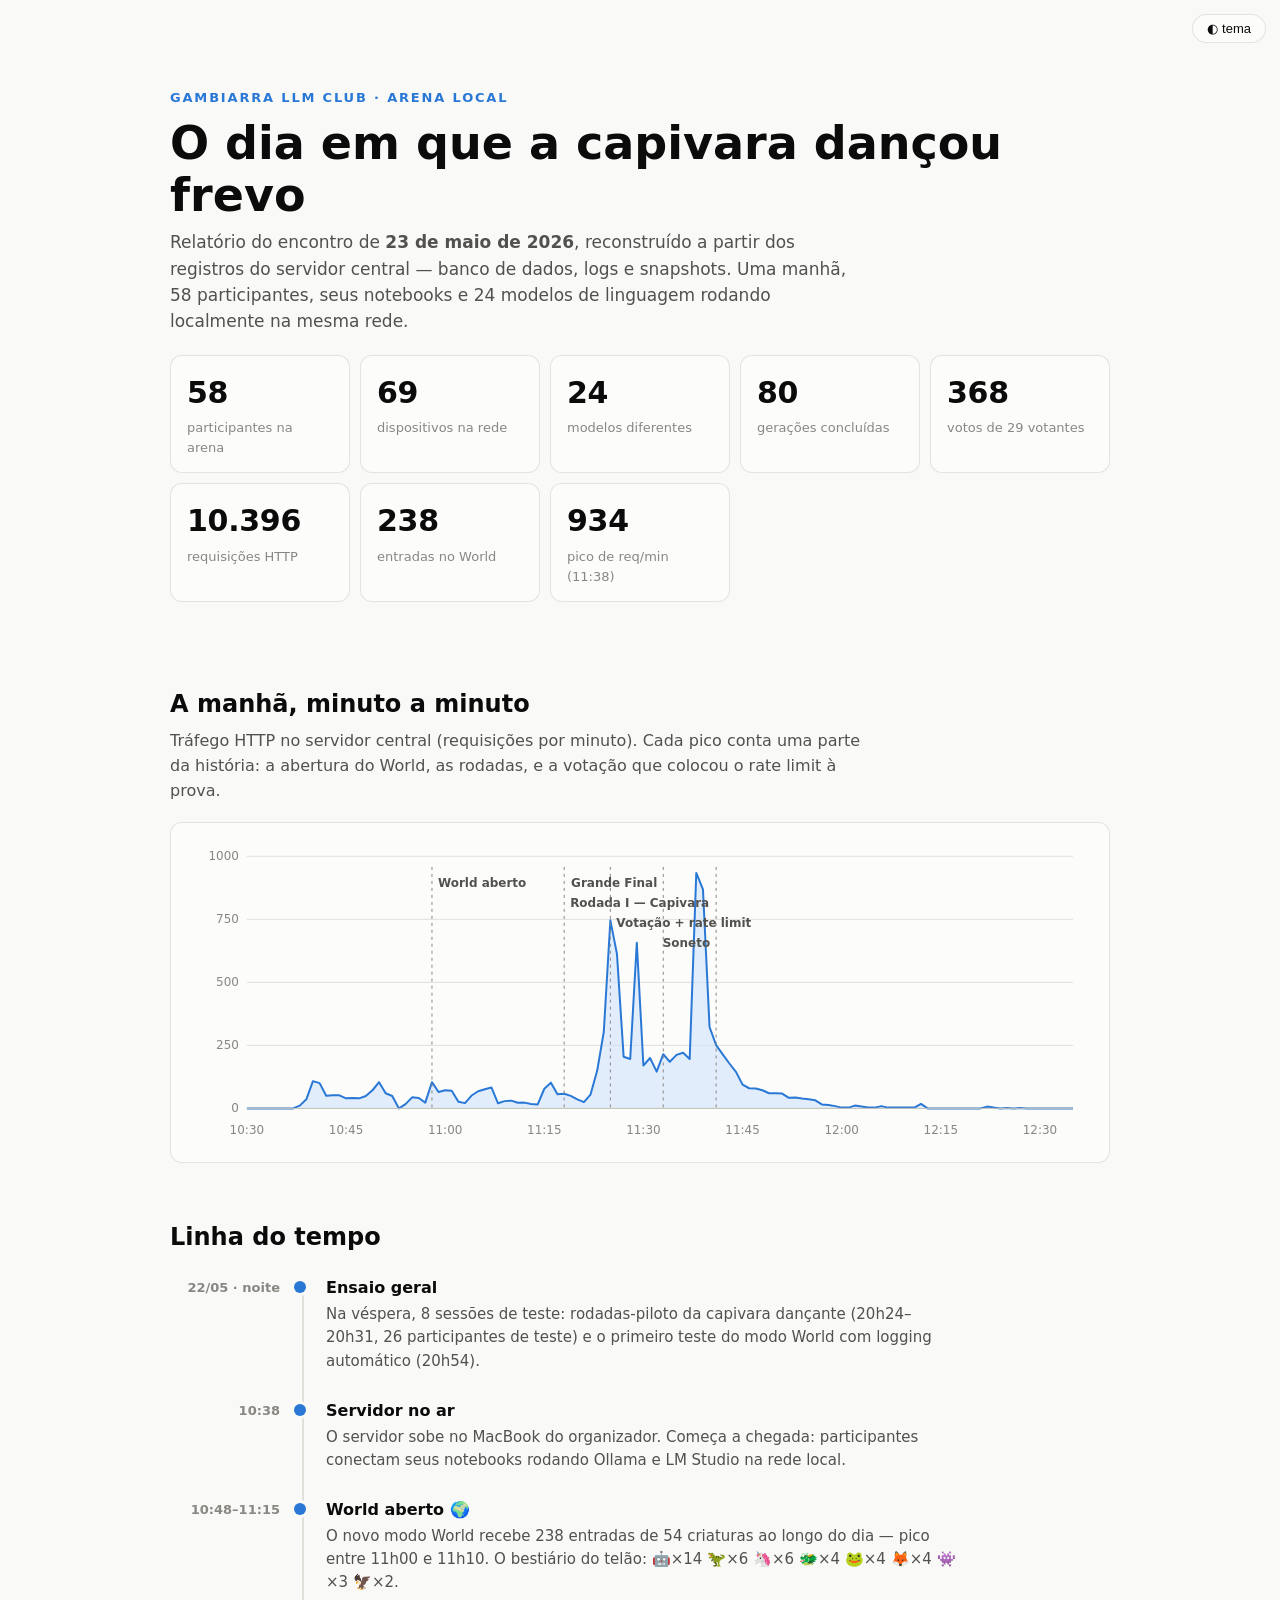
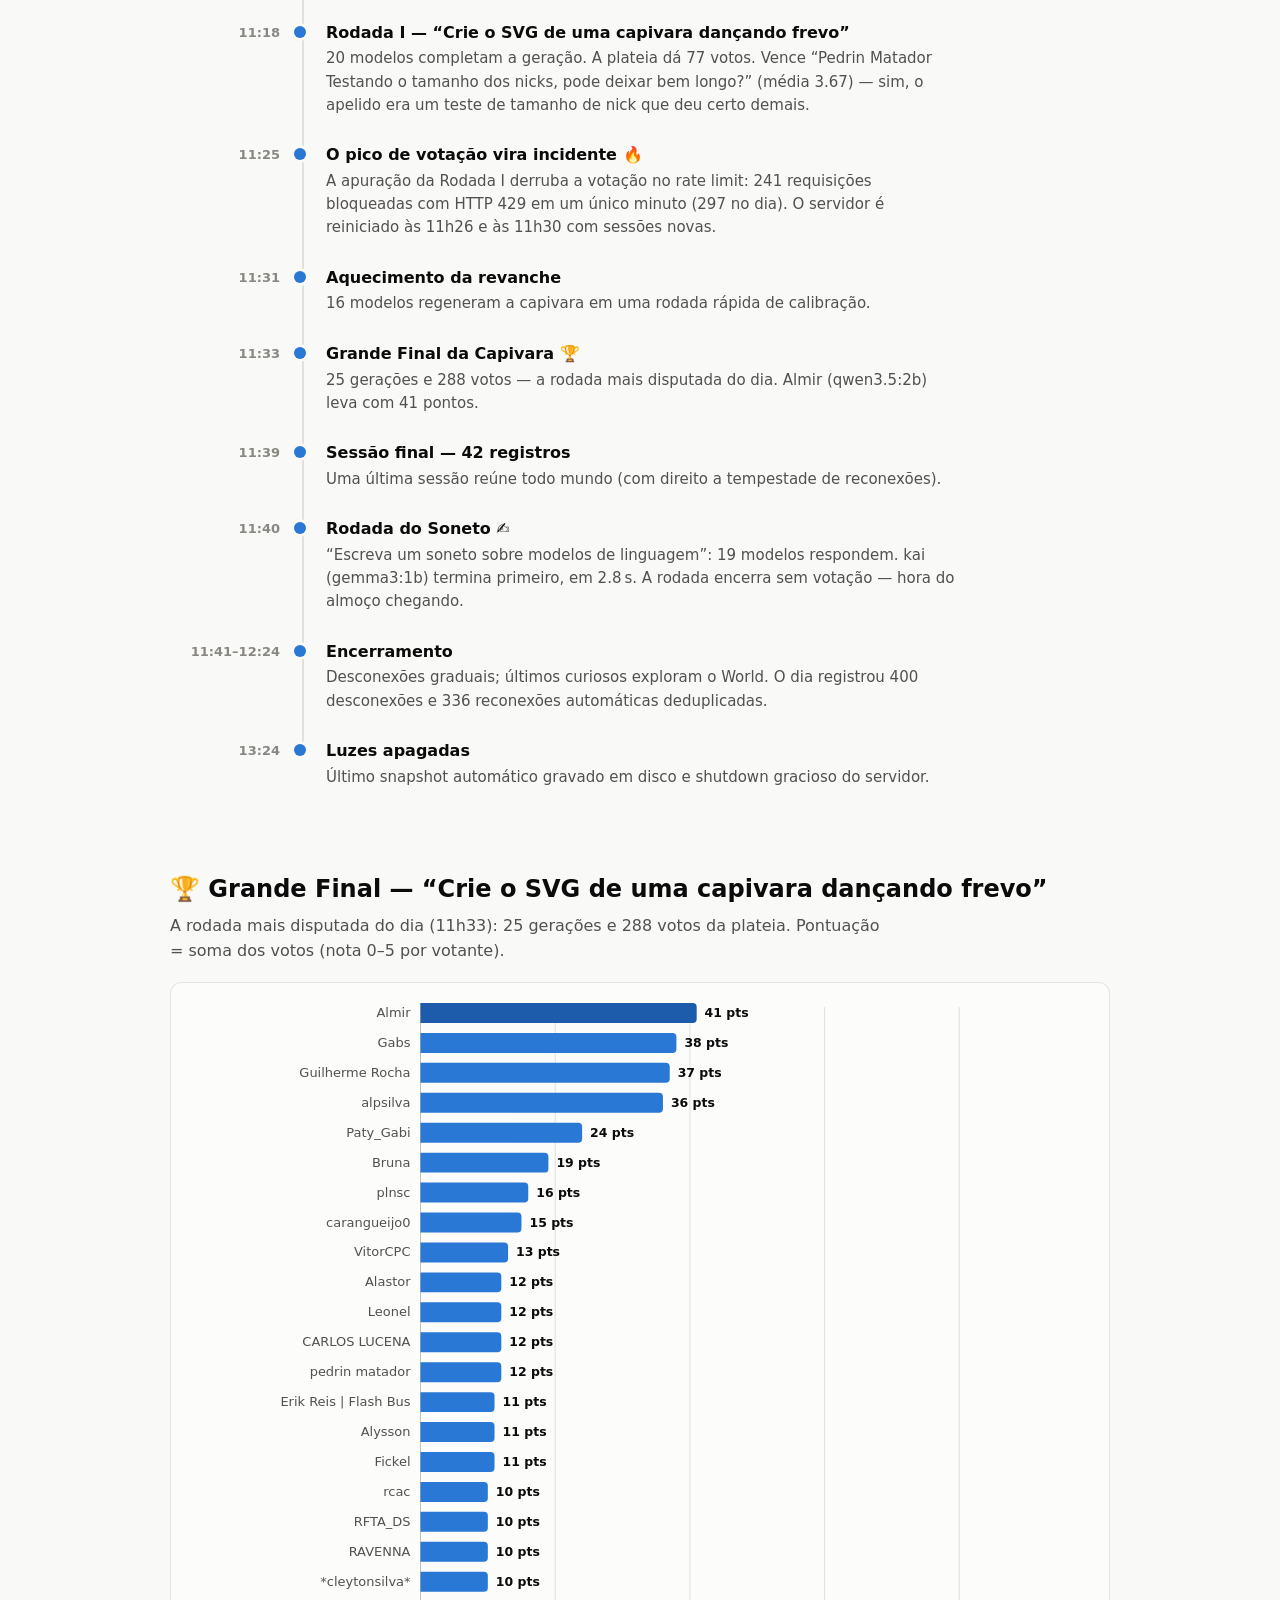
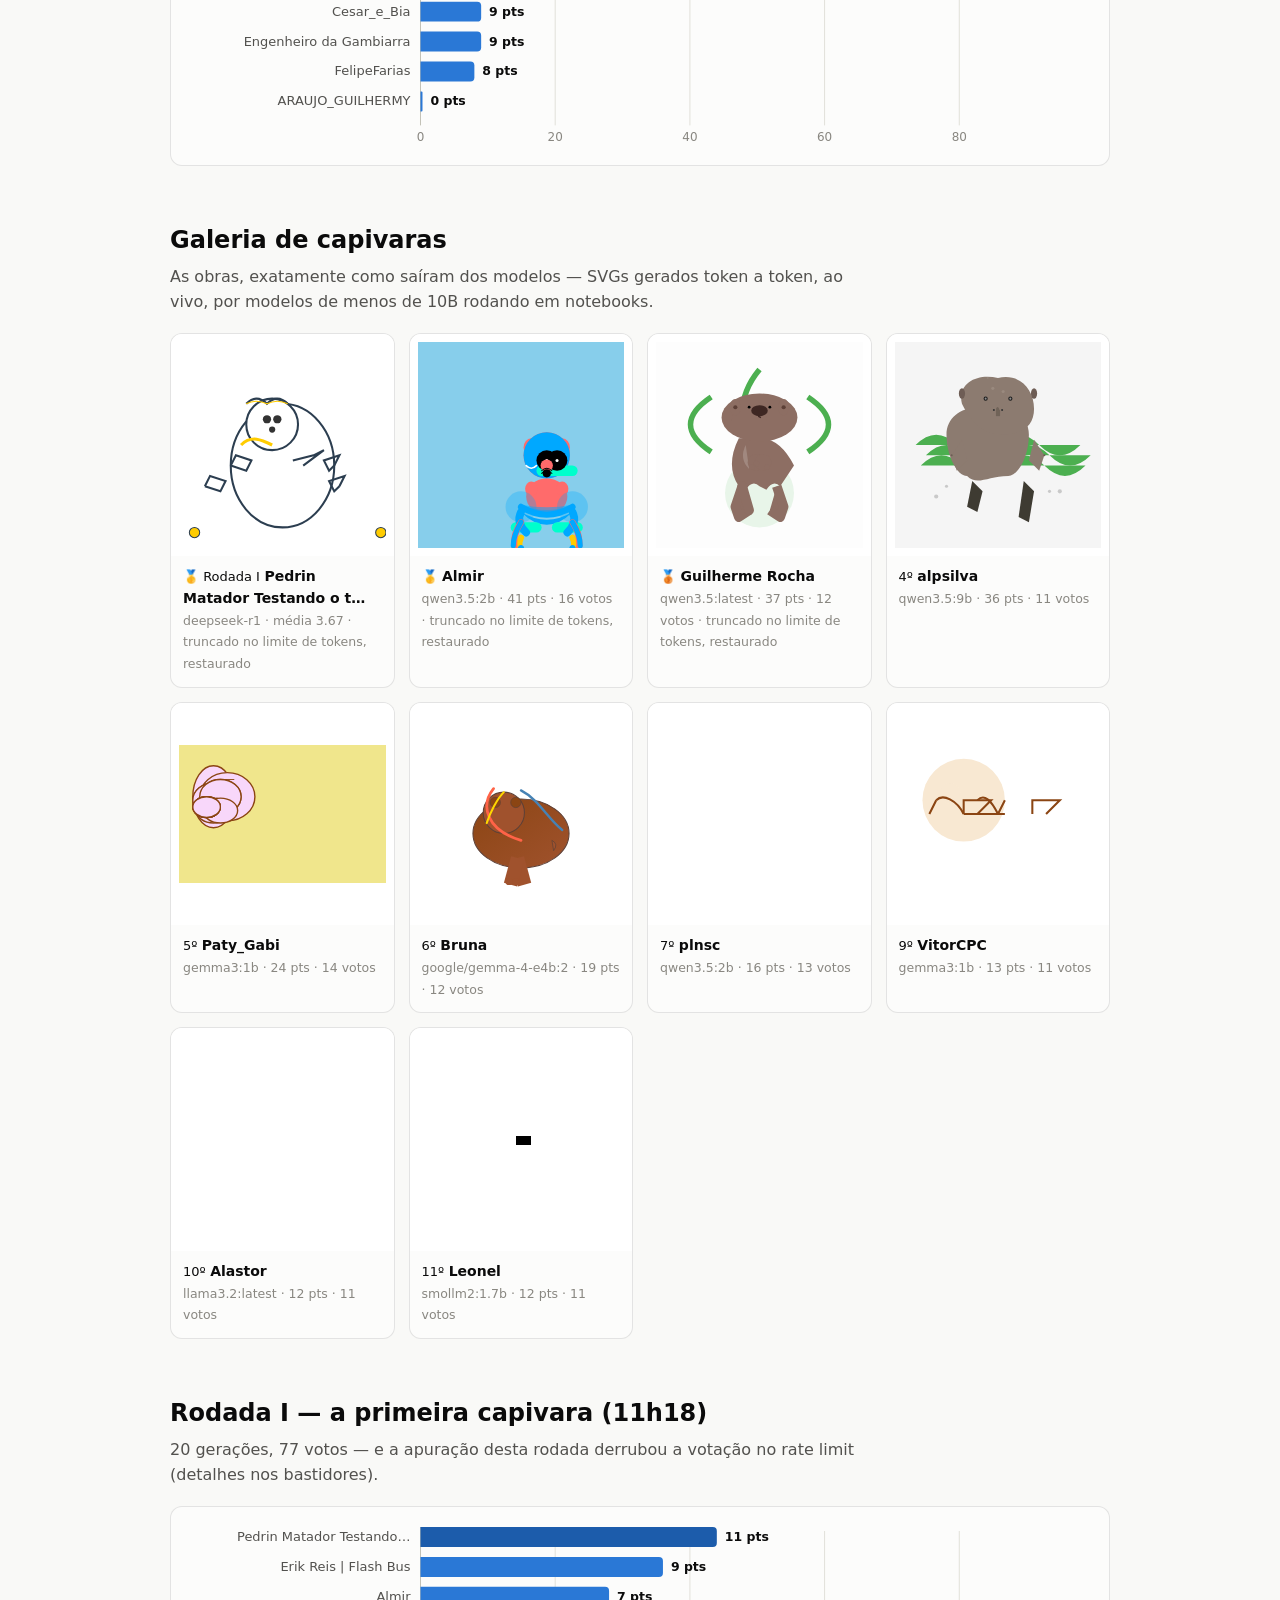
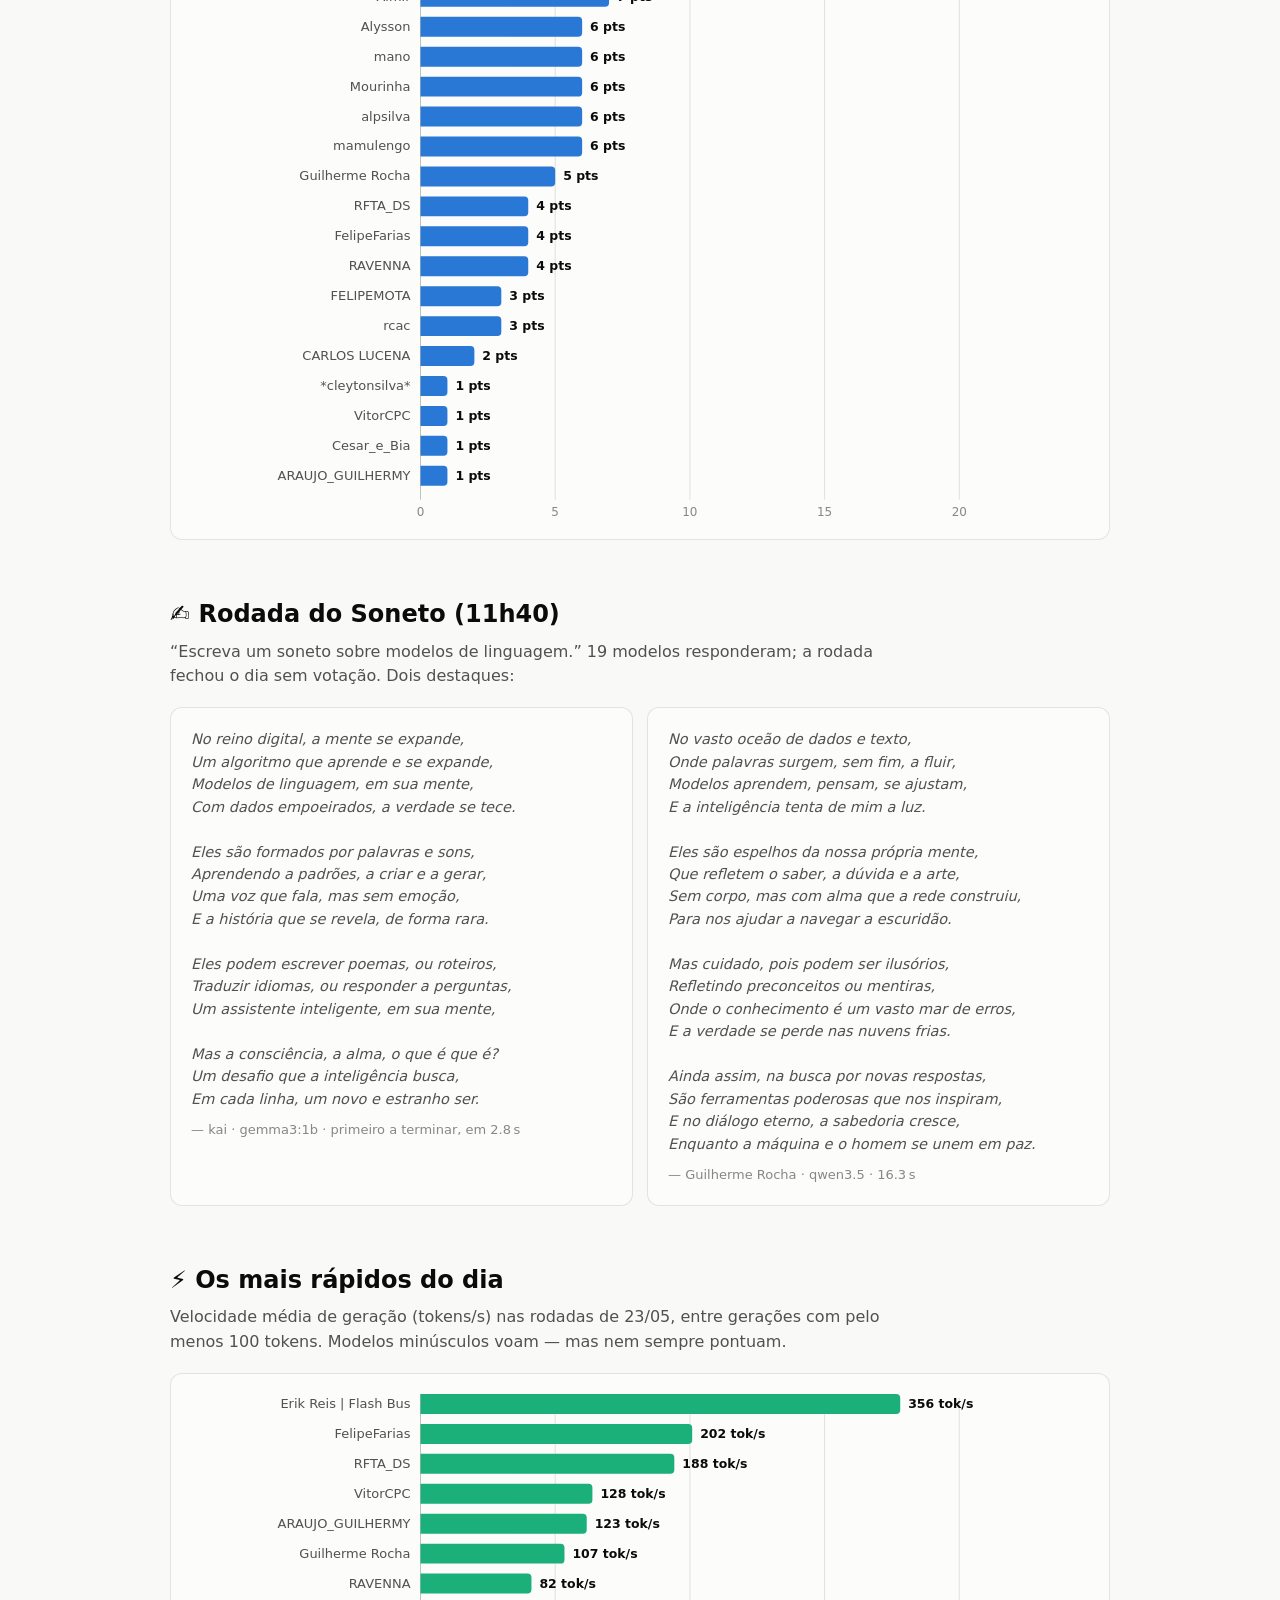
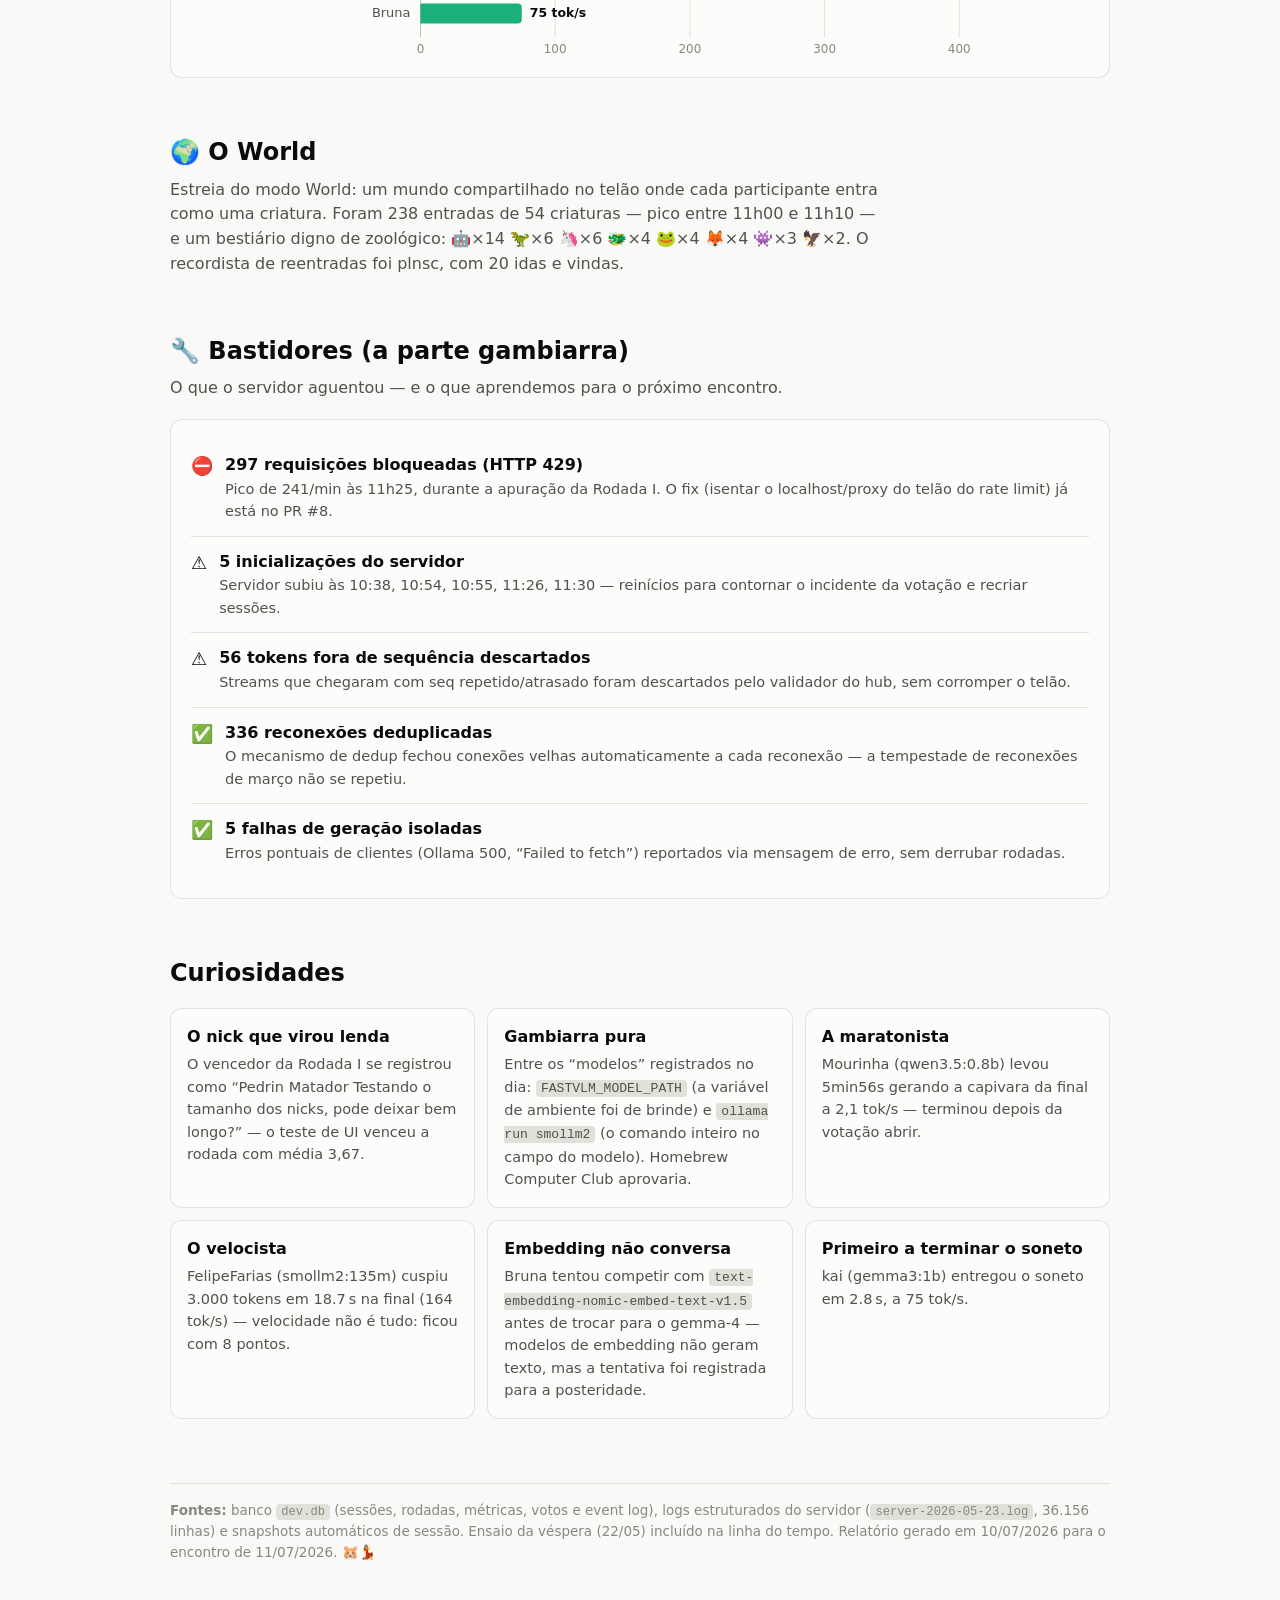
==== public/relatorio-5-encontro.html @ 82b72d55 "Changes Co-authored-by: filipecalegario <fcac@cin.ufpe.br>" ====
<!DOCTYPE html>
<html lang="pt-BR">
<head>
<meta charset="utf-8">
<meta name="viewport" content="width=device-width, initial-scale=1">
<title>Gambiarra Arena — Encontro de 23/05/2026</title>
<style>
:root {
  --surface-1:#fcfcfb; --page:#f9f9f7; --ink:#0b0b0b; --ink-2:#52514e; --muted:#898781;
  --grid:#e1e0d9; --axis:#c3c2b7; --border:rgba(11,11,11,.10);
  --series-1:#2a78d6; --series-1-strong:#1c5cab; --series-1-soft:#cde2fb;
  --series-2:#1baf7a; --crit:#d03b3b; --warn:#fab219; --good:#0ca30c;
}
@media (prefers-color-scheme: dark) { :root {
  --surface-1:#1a1a19; --page:#0d0d0d; --ink:#ffffff; --ink-2:#c3c2b7; --muted:#898781;
  --grid:#2c2c2a; --axis:#383835; --border:rgba(255,255,255,.10);
  --series-1:#3987e5; --series-1-strong:#6da7ec; --series-1-soft:#184f95;
  --series-2:#199e70;
} }
:root[data-theme="light"] {
  --surface-1:#fcfcfb; --page:#f9f9f7; --ink:#0b0b0b; --ink-2:#52514e; --muted:#898781;
  --grid:#e1e0d9; --axis:#c3c2b7; --border:rgba(11,11,11,.10);
  --series-1:#2a78d6; --series-1-strong:#1c5cab; --series-1-soft:#cde2fb; --series-2:#1baf7a;
}
:root[data-theme="dark"] {
  --surface-1:#1a1a19; --page:#0d0d0d; --ink:#ffffff; --ink-2:#c3c2b7; --muted:#898781;
  --grid:#2c2c2a; --axis:#383835; --border:rgba(255,255,255,.10);
  --series-1:#3987e5; --series-1-strong:#6da7ec; --series-1-soft:#184f95; --series-2:#199e70;
}
* { box-sizing:border-box; margin:0; }
body { background:var(--page); color:var(--ink); font-family:system-ui,-apple-system,"Segoe UI",sans-serif; line-height:1.55; }
.wrap { max-width:980px; margin:0 auto; padding:32px 20px 80px; }
header.hero { padding:56px 0 28px; }
.kicker { text-transform:uppercase; letter-spacing:.14em; font-size:13px; font-weight:700; color:var(--series-1); }
h1 { font-size:clamp(30px,5vw,46px); line-height:1.12; margin:10px 0 8px; }
.sub { color:var(--ink-2); font-size:17px; max-width:64ch; }
h2 { font-size:24px; margin:56px 0 6px; }
h3 { font-size:17px; margin:26px 0 6px; }
.lede { color:var(--ink-2); margin-bottom:18px; max-width:70ch; }
.card { background:var(--surface-1); border:1px solid var(--border); border-radius:12px; padding:20px; }
.tiles { display:grid; grid-template-columns:repeat(auto-fit,minmax(160px,1fr)); gap:10px; margin-top:20px; }
.tile { background:var(--surface-1); border:1px solid var(--border); border-radius:12px; padding:14px 16px; }
.tile-v { font-size:30px; font-weight:750; letter-spacing:-.01em; }
.tile-l { color:var(--muted); font-size:13px; margin-top:2px; }
.chart { width:100%; height:auto; display:block; }
.chart .grid { stroke:var(--grid); stroke-width:1; }
.chart .axis { stroke:var(--axis); stroke-width:1; }
.chart .tick { fill:var(--muted); font-size:12px; font-variant-numeric:tabular-nums; }
.chart .blab { fill:var(--ink-2); font-size:13px; }
.chart .bval { fill:var(--ink); font-size:12.5px; font-weight:650; font-variant-numeric:tabular-nums; }
.chart .bar { transition:opacity .15s; cursor:default; }
.chart .bar:hover { opacity:.82; }
.chart .line { fill:none; stroke:var(--series-1); stroke-width:2; stroke-linejoin:round; }
.chart .area { fill:var(--series-1-soft); opacity:.55; }
.chart .ann { stroke:var(--muted); stroke-width:1; stroke-dasharray:3 4; }
.chart .annlab { fill:var(--ink-2); font-size:12px; font-weight:650; }
.chart .hit { fill:transparent; }
.chart .hit:hover { fill:var(--series-1); fill-opacity:.9; }
.tl-item { display:grid; grid-template-columns:110px 18px 1fr; gap:0 14px; padding:0 0 26px; position:relative; }
.tl-item:not(:last-child):before { content:""; position:absolute; left:calc(110px + 14px + 8px); top:16px; bottom:-4px; width:2px; background:var(--grid); }
.tl-time { color:var(--muted); font-size:13px; font-weight:650; text-align:right; padding-top:2px; font-variant-numeric:tabular-nums; }
.tl-dot { width:12px; height:12px; border-radius:50%; background:var(--series-1); margin-top:5px; position:relative; z-index:1; box-shadow:0 0 0 3px var(--page); }
.tl-title { font-weight:700; }
.tl-desc { color:var(--ink-2); font-size:15px; margin-top:2px; max-width:66ch; }
.gallery { display:grid; grid-template-columns:repeat(auto-fill,minmax(210px,1fr)); gap:14px; margin-top:16px; }
.cap { background:var(--surface-1); border:1px solid var(--border); border-radius:12px; overflow:hidden; }
.cap-img { background:#fff; aspect-ratio:1; display:flex; align-items:center; justify-content:center; padding:8px; }
.cap-img img { max-width:100%; max-height:100%; }
.cap figcaption { padding:10px 12px 12px; font-size:14px; }
.cap-rank { font-size:13px; }
.cap-meta { color:var(--muted); font-size:12.5px; }
.poems { display:grid; grid-template-columns:repeat(auto-fit,minmax(300px,1fr)); gap:14px; margin-top:16px; }
.poem { font-style:italic; color:var(--ink-2); font-size:14.5px; }
.poem-by { font-style:normal; color:var(--muted); font-size:13px; margin-top:10px; }
.inc { display:flex; gap:12px; padding:13px 0; border-bottom:1px solid var(--grid); }
.inc:last-child { border-bottom:none; }
.inc-icon { font-size:18px; line-height:1.4; }
.inc-t { font-weight:700; }
.inc-d { color:var(--ink-2); font-size:14.5px; }
.curios { display:grid; grid-template-columns:repeat(auto-fit,minmax(280px,1fr)); gap:12px; margin-top:16px; }
.curio { background:var(--surface-1); border:1px solid var(--border); border-radius:12px; padding:16px; }
.curio-t { font-weight:700; margin-bottom:4px; }
.curio-d { color:var(--ink-2); font-size:14.5px; }
code { background:var(--grid); border-radius:4px; padding:1px 5px; font-size:.9em; }
footer { margin-top:64px; color:var(--muted); font-size:13.5px; border-top:1px solid var(--grid); padding-top:16px; }
#tip { position:fixed; pointer-events:none; background:var(--ink); color:var(--page); padding:6px 10px; border-radius:7px; font-size:13px; max-width:340px; opacity:0; transition:opacity .1s; z-index:10; }
#themeBtn { position:fixed; top:14px; right:14px; background:var(--surface-1); color:var(--ink); border:1px solid var(--border); border-radius:20px; padding:6px 14px; font-size:13px; cursor:pointer; }
@media print { #themeBtn { display:none; } }
</style>
</head>
<body>
<button id="themeBtn" onclick="tgl()">◐ tema</button>
<div id="tip"></div>
<div class="wrap">

<header class="hero">
  <div class="kicker">Gambiarra LLM Club · Arena Local</div>
  <h1>O dia em que a capivara dançou frevo</h1>
  <p class="sub">Relatório do encontro de <strong>23 de maio de 2026</strong>, reconstruído a partir dos registros do servidor central — banco de dados, logs e snapshots. Uma manhã, 58 participantes, seus notebooks e 24 modelos de linguagem rodando localmente na mesma rede.</p>
  <div class="tiles"><div class="tile"><div class="tile-v">58</div><div class="tile-l">participantes na arena</div></div><div class="tile"><div class="tile-v">69</div><div class="tile-l">dispositivos na rede</div></div><div class="tile"><div class="tile-v">24</div><div class="tile-l">modelos diferentes</div></div><div class="tile"><div class="tile-v">80</div><div class="tile-l">gerações concluídas</div></div><div class="tile"><div class="tile-v">368</div><div class="tile-l">votos de 29 votantes</div></div><div class="tile"><div class="tile-v">10.396</div><div class="tile-l">requisições HTTP</div></div><div class="tile"><div class="tile-v">238</div><div class="tile-l">entradas no World</div></div><div class="tile"><div class="tile-v">934</div><div class="tile-l">pico de req/min (11:38)</div></div></div>
</header>

<h2>A manhã, minuto a minuto</h2>
<p class="lede">Tráfego HTTP no servidor central (requisições por minuto). Cada pico conta uma parte da história: a abertura do World, as rodadas, e a votação que colocou o rate limit à prova.</p>
<div class="card"><svg class="chart" viewBox="0 0 900 300" role="img"><line x1="56" y1="266.0" x2="884" y2="266.0" class="grid"/><text x="48" y="270.0" class="tick" text-anchor="end">0</text><line x1="56" y1="202.8" x2="884" y2="202.8" class="grid"/><text x="48" y="206.8" class="tick" text-anchor="end">250</text><line x1="56" y1="139.7" x2="884" y2="139.7" class="grid"/><text x="48" y="143.7" class="tick" text-anchor="end">500</text><line x1="56" y1="76.5" x2="884" y2="76.5" class="grid"/><text x="48" y="80.5" class="tick" text-anchor="end">750</text><line x1="56" y1="13.3" x2="884" y2="13.3" class="grid"/><text x="48" y="17.3" class="tick" text-anchor="end">1000</text><text x="56.0" y="292" class="tick" text-anchor="middle">10:30</text><text x="155.4" y="292" class="tick" text-anchor="middle">10:45</text><text x="254.7" y="292" class="tick" text-anchor="middle">11:00</text><text x="354.1" y="292" class="tick" text-anchor="middle">11:15</text><text x="453.4" y="292" class="tick" text-anchor="middle">11:30</text><text x="552.8" y="292" class="tick" text-anchor="middle">11:45</text><text x="652.2" y="292" class="tick" text-anchor="middle">12:00</text><text x="751.5" y="292" class="tick" text-anchor="middle">12:15</text><text x="850.9" y="292" class="tick" text-anchor="middle">12:30</text><polygon points="56.0,266.0 56.0,266.0 62.6,266.0 69.2,266.0 75.9,266.0 82.5,266.0 89.1,266.0 95.7,266.0 102.4,266.0 109.0,263.2 115.6,256.9 122.2,238.7 128.9,240.7 135.5,253.4 142.1,252.9 148.7,252.9 155.4,255.9 162.0,255.6 168.6,255.9 175.2,253.6 181.9,247.8 188.5,239.7 195.1,250.8 201.7,253.6 208.4,266.0 215.0,261.7 221.6,254.9 228.2,255.6 234.8,260.2 241.5,239.7 248.1,249.6 254.7,247.8 261.3,248.3 268.0,259.4 274.6,260.7 281.2,253.1 287.8,248.8 294.5,246.8 301.1,245.0 307.7,260.9 314.3,258.7 321.0,258.2 327.6,260.4 334.2,260.2 340.8,261.5 347.5,262.0 354.1,246.3 360.7,240.2 367.3,251.9 374.0,251.3 380.6,253.4 387.2,256.9 393.8,259.7 400.4,252.1 407.1,228.1 413.7,189.4 420.3,77.5 426.9,111.1 433.6,214.2 440.2,216.5 446.8,100.0 453.4,223.0 460.1,215.5 466.7,229.1 473.3,211.7 479.9,219.3 486.6,212.4 493.2,210.2 499.8,216.5 506.4,30.0 513.1,46.4 519.7,184.4 526.3,202.6 532.9,211.9 539.6,221.0 546.2,229.4 552.8,242.2 559.4,245.8 566.0,246.0 572.7,247.8 579.3,250.8 585.9,250.8 592.5,251.1 599.2,255.4 605.8,255.1 612.4,256.1 619.0,256.9 625.7,257.9 632.3,262.0 638.9,262.5 645.5,263.7 652.2,265.2 658.8,265.2 665.4,263.2 672.0,264.2 678.7,265.2 685.3,265.2 691.9,263.7 698.5,265.2 705.2,265.2 711.8,265.2 718.4,265.2 725.0,265.2 731.6,261.5 738.3,266.0 744.9,266.0 751.5,266.0 758.1,266.0 764.8,266.0 771.4,266.0 778.0,266.0 784.6,266.0 791.3,266.0 797.9,264.2 804.5,265.2 811.1,266.0 817.8,265.7 824.4,266.0 831.0,265.7 837.6,266.0 844.3,266.0 850.9,266.0 857.5,266.0 864.1,266.0 870.8,266.0 877.4,266.0 884.0,266.0 884.0,266.0" class="area"/><polyline points="56.0,266.0 62.6,266.0 69.2,266.0 75.9,266.0 82.5,266.0 89.1,266.0 95.7,266.0 102.4,266.0 109.0,263.2 115.6,256.9 122.2,238.7 128.9,240.7 135.5,253.4 142.1,252.9 148.7,252.9 155.4,255.9 162.0,255.6 168.6,255.9 175.2,253.6 181.9,247.8 188.5,239.7 195.1,250.8 201.7,253.6 208.4,266.0 215.0,261.7 221.6,254.9 228.2,255.6 234.8,260.2 241.5,239.7 248.1,249.6 254.7,247.8 261.3,248.3 268.0,259.4 274.6,260.7 281.2,253.1 287.8,248.8 294.5,246.8 301.1,245.0 307.7,260.9 314.3,258.7 321.0,258.2 327.6,260.4 334.2,260.2 340.8,261.5 347.5,262.0 354.1,246.3 360.7,240.2 367.3,251.9 374.0,251.3 380.6,253.4 387.2,256.9 393.8,259.7 400.4,252.1 407.1,228.1 413.7,189.4 420.3,77.5 426.9,111.1 433.6,214.2 440.2,216.5 446.8,100.0 453.4,223.0 460.1,215.5 466.7,229.1 473.3,211.7 479.9,219.3 486.6,212.4 493.2,210.2 499.8,216.5 506.4,30.0 513.1,46.4 519.7,184.4 526.3,202.6 532.9,211.9 539.6,221.0 546.2,229.4 552.8,242.2 559.4,245.8 566.0,246.0 572.7,247.8 579.3,250.8 585.9,250.8 592.5,251.1 599.2,255.4 605.8,255.1 612.4,256.1 619.0,256.9 625.7,257.9 632.3,262.0 638.9,262.5 645.5,263.7 652.2,265.2 658.8,265.2 665.4,263.2 672.0,264.2 678.7,265.2 685.3,265.2 691.9,263.7 698.5,265.2 705.2,265.2 711.8,265.2 718.4,265.2 725.0,265.2 731.6,261.5 738.3,266.0 744.9,266.0 751.5,266.0 758.1,266.0 764.8,266.0 771.4,266.0 778.0,266.0 784.6,266.0 791.3,266.0 797.9,264.2 804.5,265.2 811.1,266.0 817.8,265.7 824.4,266.0 831.0,265.7 837.6,266.0 844.3,266.0 850.9,266.0 857.5,266.0 864.1,266.0 870.8,266.0 877.4,266.0 884.0,266.0" class="line"/><line x1="241.5" y1="24" x2="241.5" y2="266" class="ann"/><text x="247.5" y="44" class="annlab" text-anchor="start">World aberto</text><line x1="374.0" y1="24" x2="374.0" y2="266" class="ann"/><text x="380.0" y="64" class="annlab" text-anchor="start">Rodada I — Capivara</text><line x1="420.3" y1="24" x2="420.3" y2="266" class="ann"/><text x="426.3" y="84" class="annlab" text-anchor="start">Votação + rate limit</text><line x1="473.3" y1="24" x2="473.3" y2="266" class="ann"/><text x="467.3" y="44" class="annlab" text-anchor="end">Grande Final</text><line x1="526.3" y1="24" x2="526.3" y2="266" class="ann"/><text x="520.3" y="104" class="annlab" text-anchor="end">Soneto</text><circle cx="109.0" cy="263.2" r="9" class="hit" data-tip="10:38 — 11 requisições/min"/><circle cx="115.6" cy="256.9" r="9" class="hit" data-tip="10:39 — 36 requisições/min"/><circle cx="122.2" cy="238.7" r="9" class="hit" data-tip="10:40 — 108 requisições/min"/><circle cx="128.9" cy="240.7" r="9" class="hit" data-tip="10:41 — 100 requisições/min"/><circle cx="135.5" cy="253.4" r="9" class="hit" data-tip="10:42 — 50 requisições/min"/><circle cx="142.1" cy="252.9" r="9" class="hit" data-tip="10:43 — 52 requisições/min"/><circle cx="148.7" cy="252.9" r="9" class="hit" data-tip="10:44 — 52 requisições/min"/><circle cx="155.4" cy="255.9" r="9" class="hit" data-tip="10:45 — 40 requisições/min"/><circle cx="162.0" cy="255.6" r="9" class="hit" data-tip="10:46 — 41 requisições/min"/><circle cx="168.6" cy="255.9" r="9" class="hit" data-tip="10:47 — 40 requisições/min"/><circle cx="175.2" cy="253.6" r="9" class="hit" data-tip="10:48 — 49 requisições/min"/><circle cx="181.9" cy="247.8" r="9" class="hit" data-tip="10:49 — 72 requisições/min"/><circle cx="188.5" cy="239.7" r="9" class="hit" data-tip="10:50 — 104 requisições/min"/><circle cx="195.1" cy="250.8" r="9" class="hit" data-tip="10:51 — 60 requisições/min"/><circle cx="201.7" cy="253.6" r="9" class="hit" data-tip="10:52 — 49 requisições/min"/><circle cx="215.0" cy="261.7" r="9" class="hit" data-tip="10:54 — 17 requisições/min"/><circle cx="221.6" cy="254.9" r="9" class="hit" data-tip="10:55 — 44 requisições/min"/><circle cx="228.2" cy="255.6" r="9" class="hit" data-tip="10:56 — 41 requisições/min"/><circle cx="234.8" cy="260.2" r="9" class="hit" data-tip="10:57 — 23 requisições/min"/><circle cx="241.5" cy="239.7" r="9" class="hit" data-tip="10:58 — 104 requisições/min"/><circle cx="248.1" cy="249.6" r="9" class="hit" data-tip="10:59 — 65 requisições/min"/><circle cx="254.7" cy="247.8" r="9" class="hit" data-tip="11:00 — 72 requisições/min"/><circle cx="261.3" cy="248.3" r="9" class="hit" data-tip="11:01 — 70 requisições/min"/><circle cx="268.0" cy="259.4" r="9" class="hit" data-tip="11:02 — 26 requisições/min"/><circle cx="274.6" cy="260.7" r="9" class="hit" data-tip="11:03 — 21 requisições/min"/><circle cx="281.2" cy="253.1" r="9" class="hit" data-tip="11:04 — 51 requisições/min"/><circle cx="287.8" cy="248.8" r="9" class="hit" data-tip="11:05 — 68 requisições/min"/><circle cx="294.5" cy="246.8" r="9" class="hit" data-tip="11:06 — 76 requisições/min"/><circle cx="301.1" cy="245.0" r="9" class="hit" data-tip="11:07 — 83 requisições/min"/><circle cx="307.7" cy="260.9" r="9" class="hit" data-tip="11:08 — 20 requisições/min"/><circle cx="314.3" cy="258.7" r="9" class="hit" data-tip="11:09 — 29 requisições/min"/><circle cx="321.0" cy="258.2" r="9" class="hit" data-tip="11:10 — 31 requisições/min"/><circle cx="327.6" cy="260.4" r="9" class="hit" data-tip="11:11 — 22 requisições/min"/><circle cx="334.2" cy="260.2" r="9" class="hit" data-tip="11:12 — 23 requisições/min"/><circle cx="340.8" cy="261.5" r="9" class="hit" data-tip="11:13 — 18 requisições/min"/><circle cx="347.5" cy="262.0" r="9" class="hit" data-tip="11:14 — 16 requisições/min"/><circle cx="354.1" cy="246.3" r="9" class="hit" data-tip="11:15 — 78 requisições/min"/><circle cx="360.7" cy="240.2" r="9" class="hit" data-tip="11:16 — 102 requisições/min"/><circle cx="367.3" cy="251.9" r="9" class="hit" data-tip="11:17 — 56 requisições/min"/><circle cx="374.0" cy="251.3" r="9" class="hit" data-tip="11:18 — 58 requisições/min"/><circle cx="380.6" cy="253.4" r="9" class="hit" data-tip="11:19 — 50 requisições/min"/><circle cx="387.2" cy="256.9" r="9" class="hit" data-tip="11:20 — 36 requisições/min"/><circle cx="393.8" cy="259.7" r="9" class="hit" data-tip="11:21 — 25 requisições/min"/><circle cx="400.4" cy="252.1" r="9" class="hit" data-tip="11:22 — 55 requisições/min"/><circle cx="407.1" cy="228.1" r="9" class="hit" data-tip="11:23 — 150 requisições/min"/><circle cx="413.7" cy="189.4" r="9" class="hit" data-tip="11:24 — 303 requisições/min"/><circle cx="420.3" cy="77.5" r="9" class="hit" data-tip="11:25 — 746 requisições/min"/><circle cx="426.9" cy="111.1" r="9" class="hit" data-tip="11:26 — 613 requisições/min"/><circle cx="433.6" cy="214.2" r="9" class="hit" data-tip="11:27 — 205 requisições/min"/><circle cx="440.2" cy="216.5" r="9" class="hit" data-tip="11:28 — 196 requisições/min"/><circle cx="446.8" cy="100.0" r="9" class="hit" data-tip="11:29 — 657 requisições/min"/><circle cx="453.4" cy="223.0" r="9" class="hit" data-tip="11:30 — 170 requisições/min"/><circle cx="460.1" cy="215.5" r="9" class="hit" data-tip="11:31 — 200 requisições/min"/><circle cx="466.7" cy="229.1" r="9" class="hit" data-tip="11:32 — 146 requisições/min"/><circle cx="473.3" cy="211.7" r="9" class="hit" data-tip="11:33 — 215 requisições/min"/><circle cx="479.9" cy="219.3" r="9" class="hit" data-tip="11:34 — 185 requisições/min"/><circle cx="486.6" cy="212.4" r="9" class="hit" data-tip="11:35 — 212 requisições/min"/><circle cx="493.2" cy="210.2" r="9" class="hit" data-tip="11:36 — 221 requisições/min"/><circle cx="499.8" cy="216.5" r="9" class="hit" data-tip="11:37 — 196 requisições/min"/><circle cx="506.4" cy="30.0" r="9" class="hit" data-tip="11:38 — 934 requisições/min"/><circle cx="513.1" cy="46.4" r="9" class="hit" data-tip="11:39 — 869 requisições/min"/><circle cx="519.7" cy="184.4" r="9" class="hit" data-tip="11:40 — 323 requisições/min"/><circle cx="526.3" cy="202.6" r="9" class="hit" data-tip="11:41 — 251 requisições/min"/><circle cx="532.9" cy="211.9" r="9" class="hit" data-tip="11:42 — 214 requisições/min"/><circle cx="539.6" cy="221.0" r="9" class="hit" data-tip="11:43 — 178 requisições/min"/><circle cx="546.2" cy="229.4" r="9" class="hit" data-tip="11:44 — 145 requisições/min"/><circle cx="552.8" cy="242.2" r="9" class="hit" data-tip="11:45 — 94 requisições/min"/><circle cx="559.4" cy="245.8" r="9" class="hit" data-tip="11:46 — 80 requisições/min"/><circle cx="566.0" cy="246.0" r="9" class="hit" data-tip="11:47 — 79 requisições/min"/><circle cx="572.7" cy="247.8" r="9" class="hit" data-tip="11:48 — 72 requisições/min"/><circle cx="579.3" cy="250.8" r="9" class="hit" data-tip="11:49 — 60 requisições/min"/><circle cx="585.9" cy="250.8" r="9" class="hit" data-tip="11:50 — 60 requisições/min"/><circle cx="592.5" cy="251.1" r="9" class="hit" data-tip="11:51 — 59 requisições/min"/><circle cx="599.2" cy="255.4" r="9" class="hit" data-tip="11:52 — 42 requisições/min"/><circle cx="605.8" cy="255.1" r="9" class="hit" data-tip="11:53 — 43 requisições/min"/><circle cx="612.4" cy="256.1" r="9" class="hit" data-tip="11:54 — 39 requisições/min"/><circle cx="619.0" cy="256.9" r="9" class="hit" data-tip="11:55 — 36 requisições/min"/><circle cx="625.7" cy="257.9" r="9" class="hit" data-tip="11:56 — 32 requisições/min"/><circle cx="632.3" cy="262.0" r="9" class="hit" data-tip="11:57 — 16 requisições/min"/><circle cx="638.9" cy="262.5" r="9" class="hit" data-tip="11:58 — 14 requisições/min"/><circle cx="645.5" cy="263.7" r="9" class="hit" data-tip="11:59 — 9 requisições/min"/><circle cx="652.2" cy="265.2" r="9" class="hit" data-tip="12:00 — 3 requisições/min"/><circle cx="658.8" cy="265.2" r="9" class="hit" data-tip="12:01 — 3 requisições/min"/><circle cx="665.4" cy="263.2" r="9" class="hit" data-tip="12:02 — 11 requisições/min"/><circle cx="672.0" cy="264.2" r="9" class="hit" data-tip="12:03 — 7 requisições/min"/><circle cx="678.7" cy="265.2" r="9" class="hit" data-tip="12:04 — 3 requisições/min"/><circle cx="685.3" cy="265.2" r="9" class="hit" data-tip="12:05 — 3 requisições/min"/><circle cx="691.9" cy="263.7" r="9" class="hit" data-tip="12:06 — 9 requisições/min"/><circle cx="698.5" cy="265.2" r="9" class="hit" data-tip="12:07 — 3 requisições/min"/><circle cx="705.2" cy="265.2" r="9" class="hit" data-tip="12:08 — 3 requisições/min"/><circle cx="711.8" cy="265.2" r="9" class="hit" data-tip="12:09 — 3 requisições/min"/><circle cx="718.4" cy="265.2" r="9" class="hit" data-tip="12:10 — 3 requisições/min"/><circle cx="725.0" cy="265.2" r="9" class="hit" data-tip="12:11 — 3 requisições/min"/><circle cx="731.6" cy="261.5" r="9" class="hit" data-tip="12:12 — 18 requisições/min"/><circle cx="797.9" cy="264.2" r="9" class="hit" data-tip="12:22 — 7 requisições/min"/><circle cx="804.5" cy="265.2" r="9" class="hit" data-tip="12:23 — 3 requisições/min"/><circle cx="817.8" cy="265.7" r="9" class="hit" data-tip="12:25 — 1 requisições/min"/><circle cx="831.0" cy="265.7" r="9" class="hit" data-tip="12:27 — 1 requisições/min"/><line x1="56" y1="266.0" x2="884" y2="266.0" class="axis"/></svg></div>

<h2>Linha do tempo</h2>
<div style="margin-top:20px"><div class="tl-item"><div class="tl-time">22/05 · noite</div><div class="tl-dot"></div><div class="tl-body"><div class="tl-title">Ensaio geral</div><div class="tl-desc">Na véspera, 8 sessões de teste: rodadas-piloto da capivara dançante (20h24–20h31, 26 participantes de teste) e o primeiro teste do modo World com logging automático (20h54).</div></div></div><div class="tl-item"><div class="tl-time">10:38</div><div class="tl-dot"></div><div class="tl-body"><div class="tl-title">Servidor no ar</div><div class="tl-desc">O servidor sobe no MacBook do organizador. Começa a chegada: participantes conectam seus notebooks rodando Ollama e LM Studio na rede local.</div></div></div><div class="tl-item"><div class="tl-time">10:48–11:15</div><div class="tl-dot"></div><div class="tl-body"><div class="tl-title">World aberto 🌍</div><div class="tl-desc">O novo modo World recebe 238 entradas de 54 criaturas ao longo do dia — pico entre 11h00 e 11h10. O bestiário do telão: 🤖×14 🦖×6 🦄×6 🐲×4 🐸×4 🦊×4 👾×3 🦅×2.</div></div></div><div class="tl-item"><div class="tl-time">11:18</div><div class="tl-dot"></div><div class="tl-body"><div class="tl-title">Rodada I — “Crie o SVG de uma capivara dançando frevo”</div><div class="tl-desc">20 modelos completam a geração. A plateia dá 77 votos. Vence “Pedrin Matador Testando  o tamanho dos nicks, pode deixar bem longo?” (média 3.67) — sim, o apelido era um teste de tamanho de nick que deu certo demais.</div></div></div><div class="tl-item"><div class="tl-time">11:25</div><div class="tl-dot"></div><div class="tl-body"><div class="tl-title">O pico de votação vira incidente 🔥</div><div class="tl-desc">A apuração da Rodada I derruba a votação no rate limit: 241 requisições bloqueadas com HTTP 429 em um único minuto (297 no dia). O servidor é reiniciado às 11h26 e às 11h30 com sessões novas.</div></div></div><div class="tl-item"><div class="tl-time">11:31</div><div class="tl-dot"></div><div class="tl-body"><div class="tl-title">Aquecimento da revanche</div><div class="tl-desc">16 modelos regeneram a capivara em uma rodada rápida de calibração.</div></div></div><div class="tl-item"><div class="tl-time">11:33</div><div class="tl-dot"></div><div class="tl-body"><div class="tl-title">Grande Final da Capivara 🏆</div><div class="tl-desc">25 gerações e 288 votos — a rodada mais disputada do dia. Almir (qwen3.5:2b) leva com 41 pontos.</div></div></div><div class="tl-item"><div class="tl-time">11:39</div><div class="tl-dot"></div><div class="tl-body"><div class="tl-title">Sessão final — 42 registros</div><div class="tl-desc">Uma última sessão reúne todo mundo (com direito a tempestade de reconexões).</div></div></div><div class="tl-item"><div class="tl-time">11:40</div><div class="tl-dot"></div><div class="tl-body"><div class="tl-title">Rodada do Soneto ✍️</div><div class="tl-desc">“Escreva um soneto sobre modelos de linguagem”: 19 modelos respondem. kai (gemma3:1b) termina primeiro, em 2.8 s. A rodada encerra sem votação — hora do almoço chegando.</div></div></div><div class="tl-item"><div class="tl-time">11:41–12:24</div><div class="tl-dot"></div><div class="tl-body"><div class="tl-title">Encerramento</div><div class="tl-desc">Desconexões graduais; últimos curiosos exploram o World. O dia registrou 400 desconexões e 336 reconexões automáticas deduplicadas.</div></div></div><div class="tl-item"><div class="tl-time">13:24</div><div class="tl-dot"></div><div class="tl-body"><div class="tl-title">Luzes apagadas</div><div class="tl-desc">Último snapshot automático gravado em disco e shutdown gracioso do servidor.</div></div></div></div>

<h2>🏆 Grande Final — “Crie o SVG de uma capivara dançando frevo”</h2>
<p class="lede">A rodada mais disputada do dia (11h33): 25 gerações e 288 votos da plateia. Pontuação = soma dos votos (nota 0–5 por votante).</p>
<div class="card"><svg class="chart" viewBox="0 0 900 744" role="img"><line x1="365" y1="4" x2="365" y2="724" class="grid"/><line x1="500" y1="4" x2="500" y2="724" class="grid"/><line x1="635" y1="4" x2="635" y2="724" class="grid"/><line x1="770" y1="4" x2="770" y2="724" class="grid"/><line x1="230" y1="0" x2="230" y2="724" class="axis"/><text x="220" y="14.0" class="blab" text-anchor="end">Almir</text><path d="M230,0 h272.8 a4,4 0 0 1 4,4 v12 a4,4 0 0 1 -4,4 h-272.8 z" fill="var(--series-1-strong)" class="bar" data-tip="Almir — 41 pts · 16 votos · média 2.56"/><text x="514.75" y="14.0" class="bval">41 pts</text><text x="220" y="44.0" class="blab" text-anchor="end">Gabs</text><path d="M230,30 h252.5 a4,4 0 0 1 4,4 v12 a4,4 0 0 1 -4,4 h-252.5 z" fill="var(--series-1)" class="bar" data-tip="Gabs — 38 pts · 14 votos · média 2.71"/><text x="494.5" y="44.0" class="bval">38 pts</text><text x="220" y="74.0" class="blab" text-anchor="end">Guilherme Rocha</text><path d="M230,60 h245.8 a4,4 0 0 1 4,4 v12 a4,4 0 0 1 -4,4 h-245.8 z" fill="var(--series-1)" class="bar" data-tip="Guilherme Rocha — 37 pts · 12 votos · média 3.08"/><text x="487.75" y="74.0" class="bval">37 pts</text><text x="220" y="104.0" class="blab" text-anchor="end">alpsilva</text><path d="M230,90 h239.0 a4,4 0 0 1 4,4 v12 a4,4 0 0 1 -4,4 h-239.0 z" fill="var(--series-1)" class="bar" data-tip="alpsilva — 36 pts · 11 votos · média 3.27"/><text x="481.0" y="104.0" class="bval">36 pts</text><text x="220" y="134.0" class="blab" text-anchor="end">Paty_Gabi</text><path d="M230,120 h158.0 a4,4 0 0 1 4,4 v12 a4,4 0 0 1 -4,4 h-158.0 z" fill="var(--series-1)" class="bar" data-tip="Paty_Gabi — 24 pts · 14 votos · média 1.71"/><text x="400.0" y="134.0" class="bval">24 pts</text><text x="220" y="164.0" class="blab" text-anchor="end">Bruna</text><path d="M230,150 h124.2 a4,4 0 0 1 4,4 v12 a4,4 0 0 1 -4,4 h-124.2 z" fill="var(--series-1)" class="bar" data-tip="Bruna — 19 pts · 12 votos · média 1.58"/><text x="366.25" y="164.0" class="bval">19 pts</text><text x="220" y="194.0" class="blab" text-anchor="end">plnsc</text><path d="M230,180 h104.0 a4,4 0 0 1 4,4 v12 a4,4 0 0 1 -4,4 h-104.0 z" fill="var(--series-1)" class="bar" data-tip="plnsc — 16 pts · 13 votos · média 1.23"/><text x="346.0" y="194.0" class="bval">16 pts</text><text x="220" y="224.0" class="blab" text-anchor="end">carangueijo0</text><path d="M230,210 h97.2 a4,4 0 0 1 4,4 v12 a4,4 0 0 1 -4,4 h-97.2 z" fill="var(--series-1)" class="bar" data-tip="carangueijo0 — 15 pts · 12 votos · média 1.25"/><text x="339.25" y="224.0" class="bval">15 pts</text><text x="220" y="254.0" class="blab" text-anchor="end">VitorCPC</text><path d="M230,240 h83.8 a4,4 0 0 1 4,4 v12 a4,4 0 0 1 -4,4 h-83.8 z" fill="var(--series-1)" class="bar" data-tip="VitorCPC — 13 pts · 11 votos · média 1.18"/><text x="325.75" y="254.0" class="bval">13 pts</text><text x="220" y="284.0" class="blab" text-anchor="end">Alastor</text><path d="M230,270 h77.0 a4,4 0 0 1 4,4 v12 a4,4 0 0 1 -4,4 h-77.0 z" fill="var(--series-1)" class="bar" data-tip="Alastor — 12 pts · 11 votos · média 1.09"/><text x="319.0" y="284.0" class="bval">12 pts</text><text x="220" y="314.0" class="blab" text-anchor="end">Leonel</text><path d="M230,300 h77.0 a4,4 0 0 1 4,4 v12 a4,4 0 0 1 -4,4 h-77.0 z" fill="var(--series-1)" class="bar" data-tip="Leonel — 12 pts · 11 votos · média 1.09"/><text x="319.0" y="314.0" class="bval">12 pts</text><text x="220" y="344.0" class="blab" text-anchor="end">CARLOS LUCENA</text><path d="M230,330 h77.0 a4,4 0 0 1 4,4 v12 a4,4 0 0 1 -4,4 h-77.0 z" fill="var(--series-1)" class="bar" data-tip="CARLOS LUCENA — 12 pts · 14 votos · média 0.86"/><text x="319.0" y="344.0" class="bval">12 pts</text><text x="220" y="374.0" class="blab" text-anchor="end">pedrin matador</text><path d="M230,360 h77.0 a4,4 0 0 1 4,4 v12 a4,4 0 0 1 -4,4 h-77.0 z" fill="var(--series-1)" class="bar" data-tip="pedrin matador — 12 pts · 14 votos · média 0.86"/><text x="319.0" y="374.0" class="bval">12 pts</text><text x="220" y="404.0" class="blab" text-anchor="end">Erik Reis | Flash Bus</text><path d="M230,390 h70.2 a4,4 0 0 1 4,4 v12 a4,4 0 0 1 -4,4 h-70.2 z" fill="var(--series-1)" class="bar" data-tip="Erik Reis | Flash Bus — 11 pts · 10 votos · média 1.10"/><text x="312.25" y="404.0" class="bval">11 pts</text><text x="220" y="434.0" class="blab" text-anchor="end">Alysson</text><path d="M230,420 h70.2 a4,4 0 0 1 4,4 v12 a4,4 0 0 1 -4,4 h-70.2 z" fill="var(--series-1)" class="bar" data-tip="Alysson — 11 pts · 12 votos · média 0.92"/><text x="312.25" y="434.0" class="bval">11 pts</text><text x="220" y="464.0" class="blab" text-anchor="end">Fickel</text><path d="M230,450 h70.2 a4,4 0 0 1 4,4 v12 a4,4 0 0 1 -4,4 h-70.2 z" fill="var(--series-1)" class="bar" data-tip="Fickel — 11 pts · 13 votos · média 0.85"/><text x="312.25" y="464.0" class="bval">11 pts</text><text x="220" y="494.0" class="blab" text-anchor="end">rcac</text><path d="M230,480 h63.5 a4,4 0 0 1 4,4 v12 a4,4 0 0 1 -4,4 h-63.5 z" fill="var(--series-1)" class="bar" data-tip="rcac — 10 pts · 11 votos · média 0.91"/><text x="305.5" y="494.0" class="bval">10 pts</text><text x="220" y="524.0" class="blab" text-anchor="end">RFTA_DS</text><path d="M230,510 h63.5 a4,4 0 0 1 4,4 v12 a4,4 0 0 1 -4,4 h-63.5 z" fill="var(--series-1)" class="bar" data-tip="RFTA_DS — 10 pts · 11 votos · média 0.91"/><text x="305.5" y="524.0" class="bval">10 pts</text><text x="220" y="554.0" class="blab" text-anchor="end">RAVENNA</text><path d="M230,540 h63.5 a4,4 0 0 1 4,4 v12 a4,4 0 0 1 -4,4 h-63.5 z" fill="var(--series-1)" class="bar" data-tip="RAVENNA — 10 pts · 12 votos · média 0.83"/><text x="305.5" y="554.0" class="bval">10 pts</text><text x="220" y="584.0" class="blab" text-anchor="end">*cleytonsilva*</text><path d="M230,570 h63.5 a4,4 0 0 1 4,4 v12 a4,4 0 0 1 -4,4 h-63.5 z" fill="var(--series-1)" class="bar" data-tip="*cleytonsilva* — 10 pts · 13 votos · média 0.77"/><text x="305.5" y="584.0" class="bval">10 pts</text><text x="220" y="614.0" class="blab" text-anchor="end">Cesar_e_Bia</text><path d="M230,600 h56.8 a4,4 0 0 1 4,4 v12 a4,4 0 0 1 -4,4 h-56.8 z" fill="var(--series-1)" class="bar" data-tip="Cesar_e_Bia — 9 pts · 6 votos · média 1.50"/><text x="298.75" y="614.0" class="bval">9 pts</text><text x="220" y="644.0" class="blab" text-anchor="end">Engenheiro da Gambiarra</text><path d="M230,630 h56.8 a4,4 0 0 1 4,4 v12 a4,4 0 0 1 -4,4 h-56.8 z" fill="var(--series-1)" class="bar" data-tip="Engenheiro da Gambiarra — 9 pts · 14 votos · média 0.64"/><text x="298.75" y="644.0" class="bval">9 pts</text><text x="220" y="674.0" class="blab" text-anchor="end">FelipeFarias</text><path d="M230,660 h50.0 a4,4 0 0 1 4,4 v12 a4,4 0 0 1 -4,4 h-50.0 z" fill="var(--series-1)" class="bar" data-tip="FelipeFarias — 8 pts · 10 votos · média 0.80"/><text x="292.0" y="674.0" class="bval">8 pts</text><text x="220" y="704.0" class="blab" text-anchor="end">ARAUJO_GUILHERMY</text><path d="M230,690 h1.0 a1.0,1.0 0 0 1 1.0,1.0 v18.0 a1.0,1.0 0 0 1 -1.0,1.0 h-1.0 z" fill="var(--series-1)" class="bar" data-tip="ARAUJO_GUILHERMY — 0 pts · 11 votos · média 0.00"/><text x="240" y="704.0" class="bval">0 pts</text><text x="230" y="740" class="tick" text-anchor="middle">0</text><text x="365" y="740" class="tick" text-anchor="middle">20</text><text x="500" y="740" class="tick" text-anchor="middle">40</text><text x="635" y="740" class="tick" text-anchor="middle">60</text><text x="770" y="740" class="tick" text-anchor="middle">80</text></svg></div>

<h2>Galeria de capivaras</h2>
<p class="lede">As obras, exatamente como saíram dos modelos — SVGs gerados token a token, ao vivo, por modelos de menos de 10B rodando em notebooks.</p>
<div class="gallery"><figure class="cap"><div class="cap-img"><img loading="lazy" src="[data-uri]" alt="Capivara vencedora da rodada 1"></div><figcaption><span class="cap-rank">🥇 Rodada I</span> <strong>Pedrin Matador Testando  o t…</strong><br><span class="cap-meta">deepseek-r1 · média 3.67 · truncado no limite de tokens, restaurado</span></figcaption></figure><figure class="cap"><div class="cap-img"><img loading="lazy" src="[data-uri]" alt="Capivara de Almir"></div><figcaption><span class="cap-rank">🥇</span> <strong>Almir</strong><br><span class="cap-meta">qwen3.5:2b · 41 pts · 16 votos · truncado no limite de tokens, restaurado</span></figcaption></figure><figure class="cap"><div class="cap-img"><img loading="lazy" src="[data-uri]" alt="Capivara de Guilherme Rocha"></div><figcaption><span class="cap-rank">🥉</span> <strong>Guilherme Rocha</strong><br><span class="cap-meta">qwen3.5:latest · 37 pts · 12 votos · truncado no limite de tokens, restaurado</span></figcaption></figure><figure class="cap"><div class="cap-img"><img loading="lazy" src="[data-uri]" alt="Capivara de alpsilva"></div><figcaption><span class="cap-rank">4º</span> <strong>alpsilva</strong><br><span class="cap-meta">qwen3.5:9b · 36 pts · 11 votos</span></figcaption></figure><figure class="cap"><div class="cap-img"><img loading="lazy" src="[data-uri]" alt="Capivara de Paty_Gabi"></div><figcaption><span class="cap-rank">5º</span> <strong>Paty_Gabi</strong><br><span class="cap-meta">gemma3:1b · 24 pts · 14 votos</span></figcaption></figure><figure class="cap"><div class="cap-img"><img loading="lazy" src="[data-uri]" alt="Capivara de Bruna"></div><figcaption><span class="cap-rank">6º</span> <strong>Bruna</strong><br><span class="cap-meta">google/gemma-4-e4b:2 · 19 pts · 12 votos</span></figcaption></figure><figure class="cap"><div class="cap-img"><img loading="lazy" src="[data-uri]" alt="Capivara de plnsc"></div><figcaption><span class="cap-rank">7º</span> <strong>plnsc</strong><br><span class="cap-meta">qwen3.5:2b · 16 pts · 13 votos</span></figcaption></figure><figure class="cap"><div class="cap-img"><img loading="lazy" src="[data-uri]" alt="Capivara de VitorCPC"></div><figcaption><span class="cap-rank">9º</span> <strong>VitorCPC</strong><br><span class="cap-meta">gemma3:1b · 13 pts · 11 votos</span></figcaption></figure><figure class="cap"><div class="cap-img"><img loading="lazy" src="[data-uri]" alt="Capivara de Alastor"></div><figcaption><span class="cap-rank">10º</span> <strong>Alastor</strong><br><span class="cap-meta">llama3.2:latest · 12 pts · 11 votos</span></figcaption></figure><figure class="cap"><div class="cap-img"><img loading="lazy" src="[data-uri]" alt="Capivara de Leonel"></div><figcaption><span class="cap-rank">11º</span> <strong>Leonel</strong><br><span class="cap-meta">smollm2:1.7b · 12 pts · 11 votos</span></figcaption></figure></div>

<h2>Rodada I — a primeira capivara (11h18)</h2>
<p class="lede">20 gerações, 77 votos — e a apuração desta rodada derrubou a votação no rate limit (detalhes nos bastidores).</p>
<div class="card"><svg class="chart" viewBox="0 0 900 594" role="img"><line x1="365" y1="4" x2="365" y2="574" class="grid"/><line x1="500" y1="4" x2="500" y2="574" class="grid"/><line x1="635" y1="4" x2="635" y2="574" class="grid"/><line x1="770" y1="4" x2="770" y2="574" class="grid"/><line x1="230" y1="0" x2="230" y2="574" class="axis"/><text x="220" y="14.0" class="blab" text-anchor="end">Pedrin Matador Testando…</text><path d="M230,0 h293.0 a4,4 0 0 1 4,4 v12 a4,4 0 0 1 -4,4 h-293.0 z" fill="var(--series-1-strong)" class="bar" data-tip="Pedrin Matador Testando  o tamanho dos nicks, pode deixar bem longo? — 11 pts · 3 votos · média 3.67"/><text x="535.0" y="14.0" class="bval">11 pts</text><text x="220" y="44.0" class="blab" text-anchor="end">Erik Reis | Flash Bus</text><path d="M230,30 h239.0 a4,4 0 0 1 4,4 v12 a4,4 0 0 1 -4,4 h-239.0 z" fill="var(--series-1)" class="bar" data-tip="Erik Reis | Flash Bus — 9 pts · 3 votos · média 3.00"/><text x="481.0" y="44.0" class="bval">9 pts</text><text x="220" y="74.0" class="blab" text-anchor="end">Almir</text><path d="M230,60 h185.0 a4,4 0 0 1 4,4 v12 a4,4 0 0 1 -4,4 h-185.0 z" fill="var(--series-1)" class="bar" data-tip="Almir — 7 pts · 5 votos · média 1.40"/><text x="427.0" y="74.0" class="bval">7 pts</text><text x="220" y="104.0" class="blab" text-anchor="end">Alysson</text><path d="M230,90 h158.0 a4,4 0 0 1 4,4 v12 a4,4 0 0 1 -4,4 h-158.0 z" fill="var(--series-1)" class="bar" data-tip="Alysson — 6 pts · 3 votos · média 2.00"/><text x="400.0" y="104.0" class="bval">6 pts</text><text x="220" y="134.0" class="blab" text-anchor="end">mano</text><path d="M230,120 h158.0 a4,4 0 0 1 4,4 v12 a4,4 0 0 1 -4,4 h-158.0 z" fill="var(--series-1)" class="bar" data-tip="mano — 6 pts · 3 votos · média 2.00"/><text x="400.0" y="134.0" class="bval">6 pts</text><text x="220" y="164.0" class="blab" text-anchor="end">Mourinha</text><path d="M230,150 h158.0 a4,4 0 0 1 4,4 v12 a4,4 0 0 1 -4,4 h-158.0 z" fill="var(--series-1)" class="bar" data-tip="Mourinha — 6 pts · 3 votos · média 2.00"/><text x="400.0" y="164.0" class="bval">6 pts</text><text x="220" y="194.0" class="blab" text-anchor="end">alpsilva</text><path d="M230,180 h158.0 a4,4 0 0 1 4,4 v12 a4,4 0 0 1 -4,4 h-158.0 z" fill="var(--series-1)" class="bar" data-tip="alpsilva — 6 pts · 4 votos · média 1.50"/><text x="400.0" y="194.0" class="bval">6 pts</text><text x="220" y="224.0" class="blab" text-anchor="end">mamulengo</text><path d="M230,210 h158.0 a4,4 0 0 1 4,4 v12 a4,4 0 0 1 -4,4 h-158.0 z" fill="var(--series-1)" class="bar" data-tip="mamulengo — 6 pts · 6 votos · média 1.00"/><text x="400.0" y="224.0" class="bval">6 pts</text><text x="220" y="254.0" class="blab" text-anchor="end">Guilherme Rocha</text><path d="M230,240 h131.0 a4,4 0 0 1 4,4 v12 a4,4 0 0 1 -4,4 h-131.0 z" fill="var(--series-1)" class="bar" data-tip="Guilherme Rocha — 5 pts · 7 votos · média 0.71"/><text x="373.0" y="254.0" class="bval">5 pts</text><text x="220" y="284.0" class="blab" text-anchor="end">RFTA_DS</text><path d="M230,270 h104.0 a4,4 0 0 1 4,4 v12 a4,4 0 0 1 -4,4 h-104.0 z" fill="var(--series-1)" class="bar" data-tip="RFTA_DS — 4 pts · 3 votos · média 1.33"/><text x="346.0" y="284.0" class="bval">4 pts</text><text x="220" y="314.0" class="blab" text-anchor="end">FelipeFarias</text><path d="M230,300 h104.0 a4,4 0 0 1 4,4 v12 a4,4 0 0 1 -4,4 h-104.0 z" fill="var(--series-1)" class="bar" data-tip="FelipeFarias — 4 pts · 5 votos · média 0.80"/><text x="346.0" y="314.0" class="bval">4 pts</text><text x="220" y="344.0" class="blab" text-anchor="end">RAVENNA</text><path d="M230,330 h104.0 a4,4 0 0 1 4,4 v12 a4,4 0 0 1 -4,4 h-104.0 z" fill="var(--series-1)" class="bar" data-tip="RAVENNA — 4 pts · 6 votos · média 0.67"/><text x="346.0" y="344.0" class="bval">4 pts</text><text x="220" y="374.0" class="blab" text-anchor="end">FELIPEMOTA</text><path d="M230,360 h77.0 a4,4 0 0 1 4,4 v12 a4,4 0 0 1 -4,4 h-77.0 z" fill="var(--series-1)" class="bar" data-tip="FELIPEMOTA — 3 pts · 5 votos · média 0.60"/><text x="319.0" y="374.0" class="bval">3 pts</text><text x="220" y="404.0" class="blab" text-anchor="end">rcac</text><path d="M230,390 h77.0 a4,4 0 0 1 4,4 v12 a4,4 0 0 1 -4,4 h-77.0 z" fill="var(--series-1)" class="bar" data-tip="rcac — 3 pts · 5 votos · média 0.60"/><text x="319.0" y="404.0" class="bval">3 pts</text><text x="220" y="434.0" class="blab" text-anchor="end">CARLOS LUCENA</text><path d="M230,420 h50.0 a4,4 0 0 1 4,4 v12 a4,4 0 0 1 -4,4 h-50.0 z" fill="var(--series-1)" class="bar" data-tip="CARLOS LUCENA — 2 pts · 5 votos · média 0.40"/><text x="292.0" y="434.0" class="bval">2 pts</text><text x="220" y="464.0" class="blab" text-anchor="end">*cleytonsilva*</text><path d="M230,450 h23.0 a4,4 0 0 1 4,4 v12 a4,4 0 0 1 -4,4 h-23.0 z" fill="var(--series-1)" class="bar" data-tip="*cleytonsilva* — 1 pts · 2 votos · média 0.50"/><text x="265.0" y="464.0" class="bval">1 pts</text><text x="220" y="494.0" class="blab" text-anchor="end">VitorCPC</text><path d="M230,480 h23.0 a4,4 0 0 1 4,4 v12 a4,4 0 0 1 -4,4 h-23.0 z" fill="var(--series-1)" class="bar" data-tip="VitorCPC — 1 pts · 2 votos · média 0.50"/><text x="265.0" y="494.0" class="bval">1 pts</text><text x="220" y="524.0" class="blab" text-anchor="end">Cesar_e_Bia</text><path d="M230,510 h23.0 a4,4 0 0 1 4,4 v12 a4,4 0 0 1 -4,4 h-23.0 z" fill="var(--series-1)" class="bar" data-tip="Cesar_e_Bia — 1 pts · 3 votos · média 0.33"/><text x="265.0" y="524.0" class="bval">1 pts</text><text x="220" y="554.0" class="blab" text-anchor="end">ARAUJO_GUILHERMY</text><path d="M230,540 h23.0 a4,4 0 0 1 4,4 v12 a4,4 0 0 1 -4,4 h-23.0 z" fill="var(--series-1)" class="bar" data-tip="ARAUJO_GUILHERMY — 1 pts · 4 votos · média 0.25"/><text x="265.0" y="554.0" class="bval">1 pts</text><text x="230" y="590" class="tick" text-anchor="middle">0</text><text x="365" y="590" class="tick" text-anchor="middle">5</text><text x="500" y="590" class="tick" text-anchor="middle">10</text><text x="635" y="590" class="tick" text-anchor="middle">15</text><text x="770" y="590" class="tick" text-anchor="middle">20</text></svg></div>

<h2>✍️ Rodada do Soneto (11h40)</h2>
<p class="lede">“Escreva um soneto sobre modelos de linguagem.” 19 modelos responderam; a rodada fechou o dia sem votação. Dois destaques:</p>
<div class="poems">
  <div class="card"><div class="poem">No reino digital, a mente se expande,<br>Um algoritmo que aprende e se expande,<br>Modelos de linguagem, em sua mente,<br>Com dados empoeirados, a verdade se tece.<br><br>Eles são formados por palavras e sons,<br>Aprendendo a padrões, a criar e a gerar,<br>Uma voz que fala, mas sem emoção,<br>E a história que se revela, de forma rara.<br><br>Eles podem escrever poemas, ou roteiros,<br>Traduzir idiomas, ou responder a perguntas,<br>Um assistente inteligente, em sua mente,<br><br>Mas a consciência, a alma, o que é que é?<br>Um desafio que a inteligência busca,<br>Em cada linha, um novo e estranho ser.</div><div class="poem-by">— kai · gemma3:1b · primeiro a terminar, em 2.8 s</div></div>
  <div class="card"><div class="poem">No vasto oceão de dados e texto,<br>Onde palavras surgem, sem fim, a fluir,<br>Modelos aprendem, pensam, se ajustam,<br>E a inteligência tenta de mim a luz.<br><br>Eles são espelhos da nossa própria mente,<br>Que refletem o saber, a dúvida e a arte,<br>Sem corpo, mas com alma que a rede construiu,<br>Para nos ajudar a navegar a escuridão.<br><br>Mas cuidado, pois podem ser ilusórios,<br>Refletindo preconceitos ou mentiras,<br>Onde o conhecimento é um vasto mar de erros,<br>E a verdade se perde nas nuvens frias.<br><br>Ainda assim, na busca por novas respostas,<br>São ferramentas poderosas que nos inspiram,<br>E no diálogo eterno, a sabedoria cresce,<br>Enquanto a máquina e o homem se unem em paz.</div><div class="poem-by">— Guilherme Rocha · qwen3.5 · 16.3 s</div></div>
</div>

<h2>⚡ Os mais rápidos do dia</h2>
<p class="lede">Velocidade média de geração (tokens/s) nas rodadas de 23/05, entre gerações com pelo menos 100 tokens. Modelos minúsculos voam — mas nem sempre pontuam.</p>
<div class="card"><svg class="chart" viewBox="0 0 900 264" role="img"><line x1="365" y1="4" x2="365" y2="244" class="grid"/><line x1="500" y1="4" x2="500" y2="244" class="grid"/><line x1="635" y1="4" x2="635" y2="244" class="grid"/><line x1="770" y1="4" x2="770" y2="244" class="grid"/><line x1="230" y1="0" x2="230" y2="244" class="axis"/><text x="220" y="14.0" class="blab" text-anchor="end">Erik Reis | Flash Bus</text><path d="M230,0 h476.8 a4,4 0 0 1 4,4 v12 a4,4 0 0 1 -4,4 h-476.8 z" fill="var(--series-2)" class="bar" data-tip="Erik Reis | Flash Bus (smollm2:135m) — 356.1 tok/s · 1192 tokens"/><text x="718.7887660591574" y="14.0" class="bval">356 tok/s</text><text x="220" y="44.0" class="blab" text-anchor="end">FelipeFarias</text><path d="M230,30 h268.3 a4,4 0 0 1 4,4 v12 a4,4 0 0 1 -4,4 h-268.3 z" fill="var(--series-2)" class="bar" data-tip="FelipeFarias (smollm2:135m) — 201.7 tok/s · 423 tokens"/><text x="510.3175965665236" y="44.0" class="bval">202 tok/s</text><text x="220" y="74.0" class="blab" text-anchor="end">RFTA_DS</text><path d="M230,60 h250.4 a4,4 0 0 1 4,4 v12 a4,4 0 0 1 -4,4 h-250.4 z" fill="var(--series-2)" class="bar" data-tip="RFTA_DS (gemma3:1b) — 188.5 tok/s · 337 tokens"/><text x="492.4463087248322" y="74.0" class="bval">188 tok/s</text><text x="220" y="104.0" class="blab" text-anchor="end">VitorCPC</text><path d="M230,90 h168.3 a4,4 0 0 1 4,4 v12 a4,4 0 0 1 -4,4 h-168.3 z" fill="var(--series-2)" class="bar" data-tip="VitorCPC (gemma3:1b) — 127.6 tok/s · 163 tokens"/><text x="410.31793265465933" y="104.0" class="bval">128 tok/s</text><text x="220" y="134.0" class="blab" text-anchor="end">ARAUJO_GUILHERMY</text><path d="M230,120 h162.6 a4,4 0 0 1 4,4 v12 a4,4 0 0 1 -4,4 h-162.6 z" fill="var(--series-2)" class="bar" data-tip="ARAUJO_GUILHERMY (qwen2.5:3b) — 123.4 tok/s · 229 tokens"/><text x="404.56788793103453" y="134.0" class="bval">123 tok/s</text><text x="220" y="164.0" class="blab" text-anchor="end">Guilherme Rocha</text><path d="M230,150 h140.3 a4,4 0 0 1 4,4 v12 a4,4 0 0 1 -4,4 h-140.3 z" fill="var(--series-2)" class="bar" data-tip="Guilherme Rocha (qwen3.5:latest) — 106.9 tok/s · 1774 tokens"/><text x="382.2710843373494" y="164.0" class="bval">107 tok/s</text><text x="220" y="194.0" class="blab" text-anchor="end">RAVENNA</text><path d="M230,180 h107.2 a4,4 0 0 1 4,4 v12 a4,4 0 0 1 -4,4 h-107.2 z" fill="var(--series-2)" class="bar" data-tip="RAVENNA (smollm2:135m) — 82.4 tok/s · 213 tokens"/><text x="349.1948955916473" y="194.0" class="bval">82 tok/s</text><text x="220" y="224.0" class="blab" text-anchor="end">Bruna</text><path d="M230,210 h97.5 a4,4 0 0 1 4,4 v12 a4,4 0 0 1 -4,4 h-97.5 z" fill="var(--series-2)" class="bar" data-tip="Bruna (google/gemma-4-e4b:2) — 75.2 tok/s · 1495 tokens"/><text x="339.4961025898919" y="224.0" class="bval">75 tok/s</text><text x="230" y="260" class="tick" text-anchor="middle">0</text><text x="365" y="260" class="tick" text-anchor="middle">100</text><text x="500" y="260" class="tick" text-anchor="middle">200</text><text x="635" y="260" class="tick" text-anchor="middle">300</text><text x="770" y="260" class="tick" text-anchor="middle">400</text></svg></div>

<h2>🌍 O World</h2>
<p class="lede">Estreia do modo World: um mundo compartilhado no telão onde cada participante entra como uma criatura. Foram 238 entradas de 54 criaturas — pico entre 11h00 e 11h10 — e um bestiário digno de zoológico: 🤖×14 🦖×6 🦄×6 🐲×4 🐸×4 🦊×4 👾×3 🦅×2. O recordista de reentradas foi plnsc, com 20 idas e vindas.</p>

<h2>🔧 Bastidores (a parte gambiarra)</h2>
<p class="lede">O que o servidor aguentou — e o que aprendemos para o próximo encontro.</p>
<div class="card"><div class="inc inc-critical"><div class="inc-icon">⛔</div><div><div class="inc-t">297 requisições bloqueadas (HTTP 429)</div><div class="inc-d">Pico de 241/min às 11h25, durante a apuração da Rodada I. O fix (isentar o localhost/proxy do telão do rate limit) já está no PR #8.</div></div></div><div class="inc inc-warning"><div class="inc-icon">⚠️</div><div><div class="inc-t">5 inicializações do servidor</div><div class="inc-d">Servidor subiu às 10:38, 10:54, 10:55, 11:26, 11:30 — reinícios para contornar o incidente da votação e recriar sessões.</div></div></div><div class="inc inc-warning"><div class="inc-icon">⚠️</div><div><div class="inc-t">56 tokens fora de sequência descartados</div><div class="inc-d">Streams que chegaram com seq repetido/atrasado foram descartados pelo validador do hub, sem corromper o telão.</div></div></div><div class="inc inc-good"><div class="inc-icon">✅</div><div><div class="inc-t">336 reconexões deduplicadas</div><div class="inc-d">O mecanismo de dedup fechou conexões velhas automaticamente a cada reconexão — a tempestade de reconexões de março não se repetiu.</div></div></div><div class="inc inc-good"><div class="inc-icon">✅</div><div><div class="inc-t">5 falhas de geração isoladas</div><div class="inc-d">Erros pontuais de clientes (Ollama 500, “Failed to fetch”) reportados via mensagem de erro, sem derrubar rodadas.</div></div></div></div>

<h2>Curiosidades</h2>
<div class="curios"><div class="curio"><div class="curio-t">O nick que virou lenda</div><div class="curio-d">O vencedor da Rodada I se registrou como “Pedrin Matador Testando o tamanho dos nicks, pode deixar bem longo?” — o teste de UI venceu a rodada com média 3,67.</div></div><div class="curio"><div class="curio-t">Gambiarra pura</div><div class="curio-d">Entre os “modelos” registrados no dia: <code>FASTVLM_MODEL_PATH</code> (a variável de ambiente foi de brinde) e <code>ollama run smollm2</code> (o comando inteiro no campo do modelo). Homebrew Computer Club aprovaria.</div></div><div class="curio"><div class="curio-t">A maratonista</div><div class="curio-d">Mourinha (qwen3.5:0.8b) levou 5min56s gerando a capivara da final a 2,1 tok/s — terminou depois da votação abrir.</div></div><div class="curio"><div class="curio-t">O velocista</div><div class="curio-d">FelipeFarias (smollm2:135m) cuspiu 3.000 tokens em 18.7 s na final (164 tok/s) — velocidade não é tudo: ficou com 8 pontos.</div></div><div class="curio"><div class="curio-t">Embedding não conversa</div><div class="curio-d">Bruna tentou competir com <code>text-embedding-nomic-embed-text-v1.5</code> antes de trocar para o gemma-4 — modelos de embedding não geram texto, mas a tentativa foi registrada para a posteridade.</div></div><div class="curio"><div class="curio-t">Primeiro a terminar o soneto</div><div class="curio-d">kai (gemma3:1b) entregou o soneto em 2.8 s, a 75 tok/s.</div></div></div>

<footer>
  <p><strong>Fontes:</strong> banco <code>dev.db</code> (sessões, rodadas, métricas, votos e event log), logs estruturados do servidor (<code>server-2026-05-23.log</code>, 36.156 linhas) e snapshots automáticos de sessão. Ensaio da véspera (22/05) incluído na linha do tempo. Relatório gerado em 10/07/2026 para o encontro de 11/07/2026. 🐹💃</p>
</footer>
</div>

<script>
const tip = document.getElementById('tip');
document.addEventListener('mousemove', e => {
  const t = e.target.closest('[data-tip]');
  if (t) {
    tip.textContent = t.dataset.tip; tip.style.opacity = 1;
    const x = Math.min(e.clientX + 14, innerWidth - tip.offsetWidth - 10);
    tip.style.left = x + 'px'; tip.style.top = (e.clientY + 16) + 'px';
  } else tip.style.opacity = 0;
});
function tgl() {
  const r = document.documentElement;
  const cur = r.dataset.theme || (matchMedia('(prefers-color-scheme: dark)').matches ? 'dark' : 'light');
  r.dataset.theme = cur === 'dark' ? 'light' : 'dark';
}
</script>
</body>
</html>
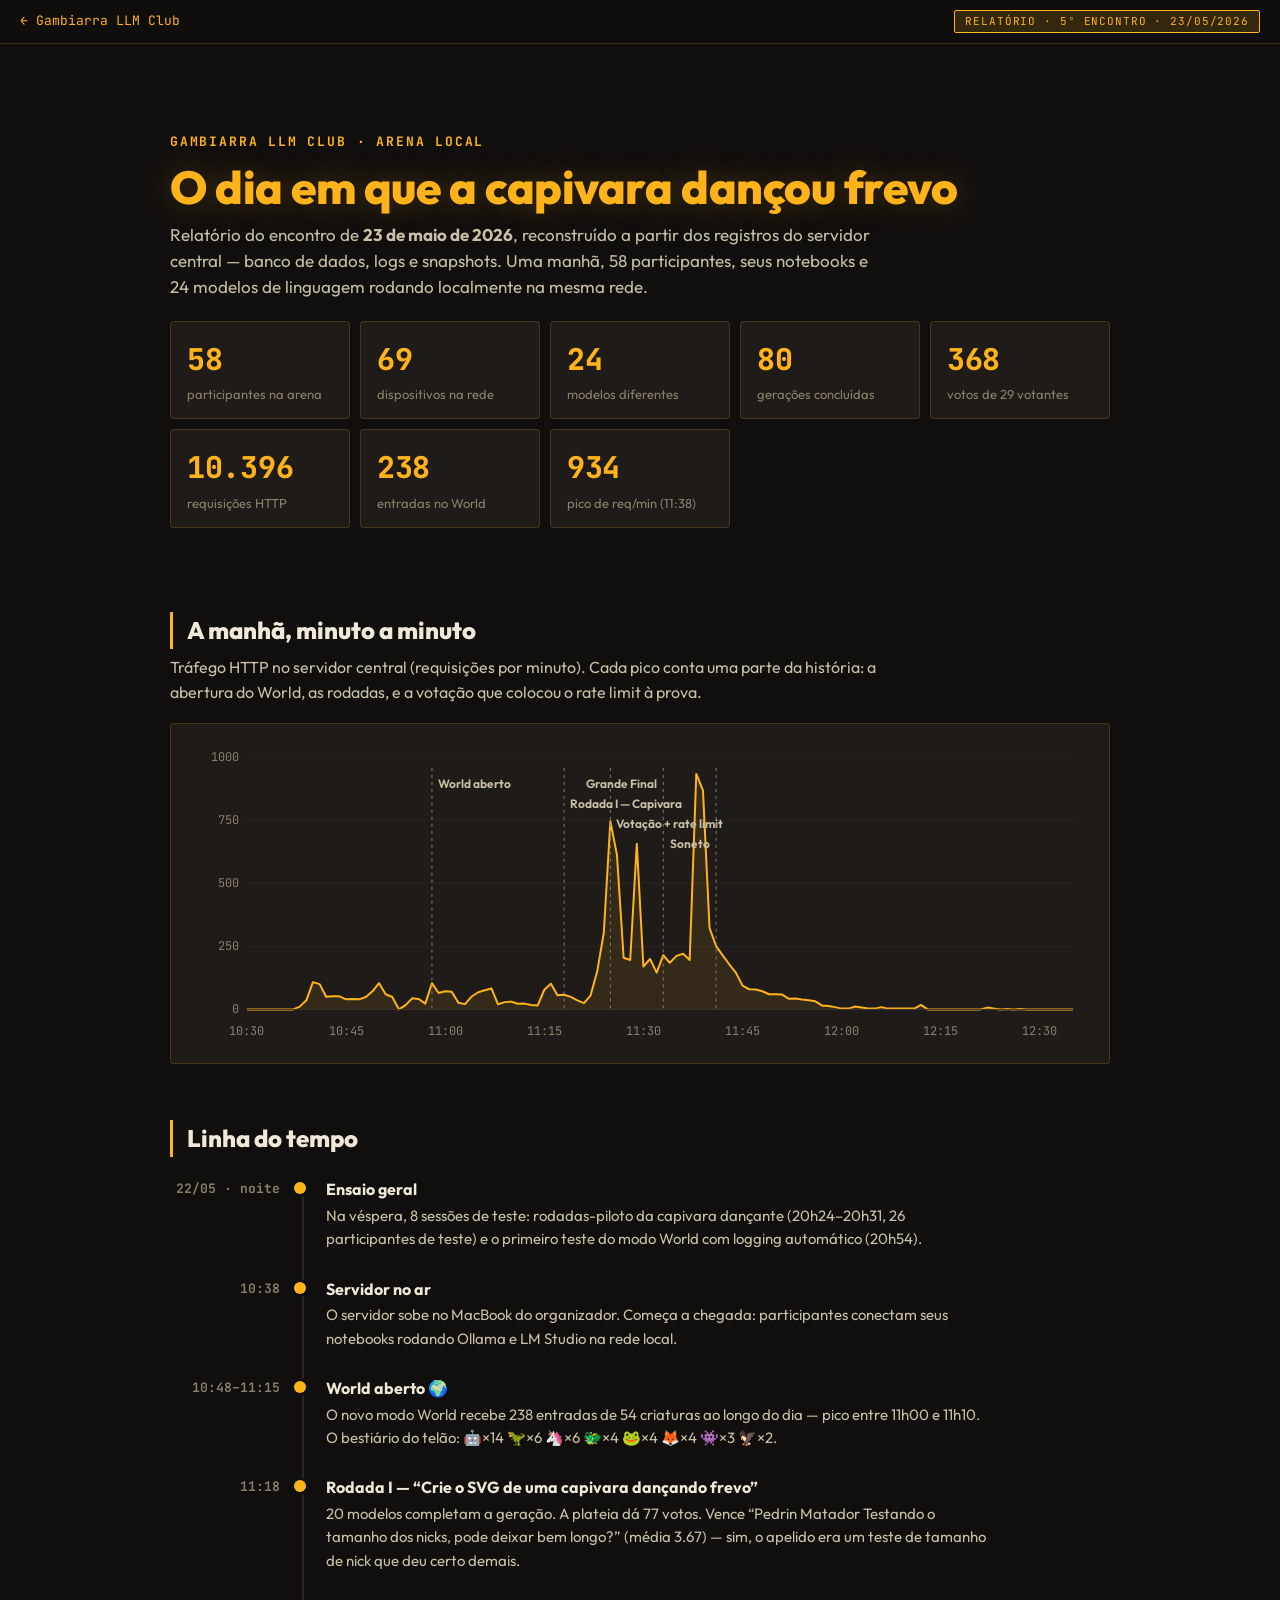
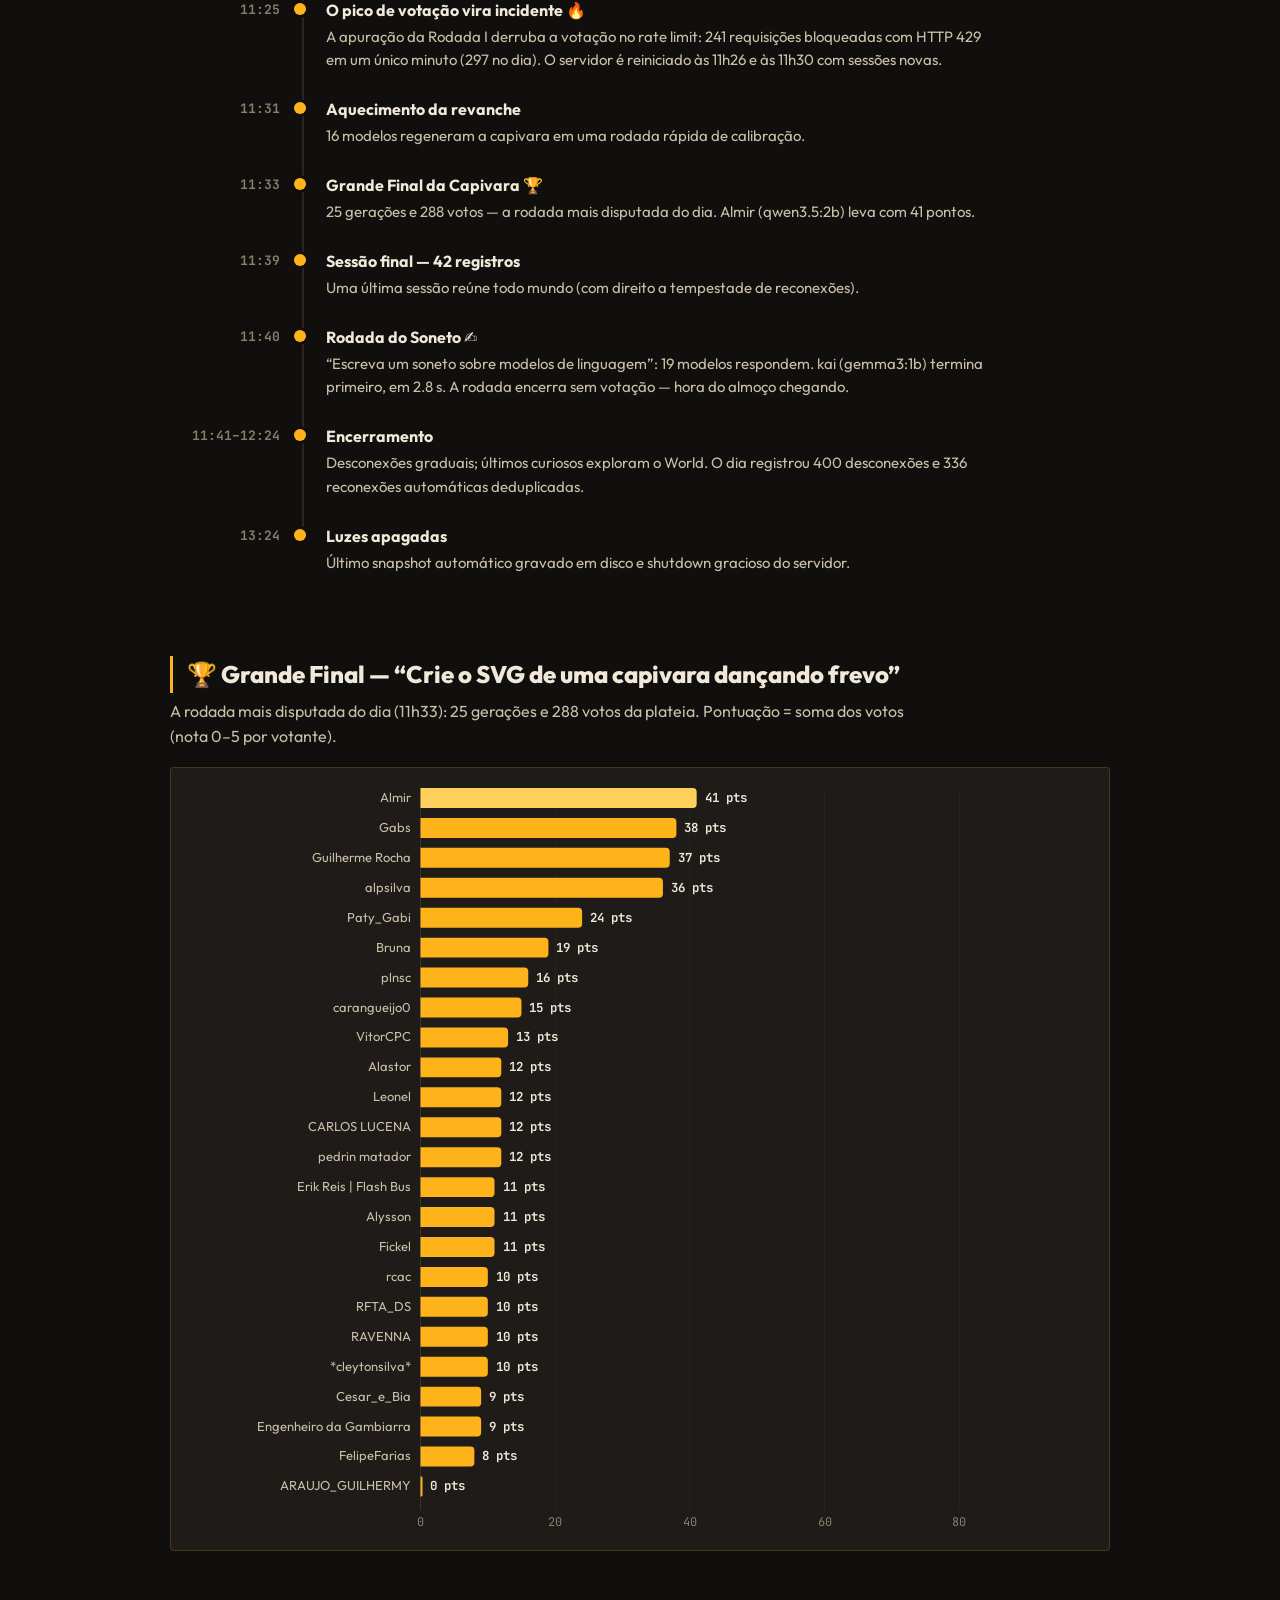
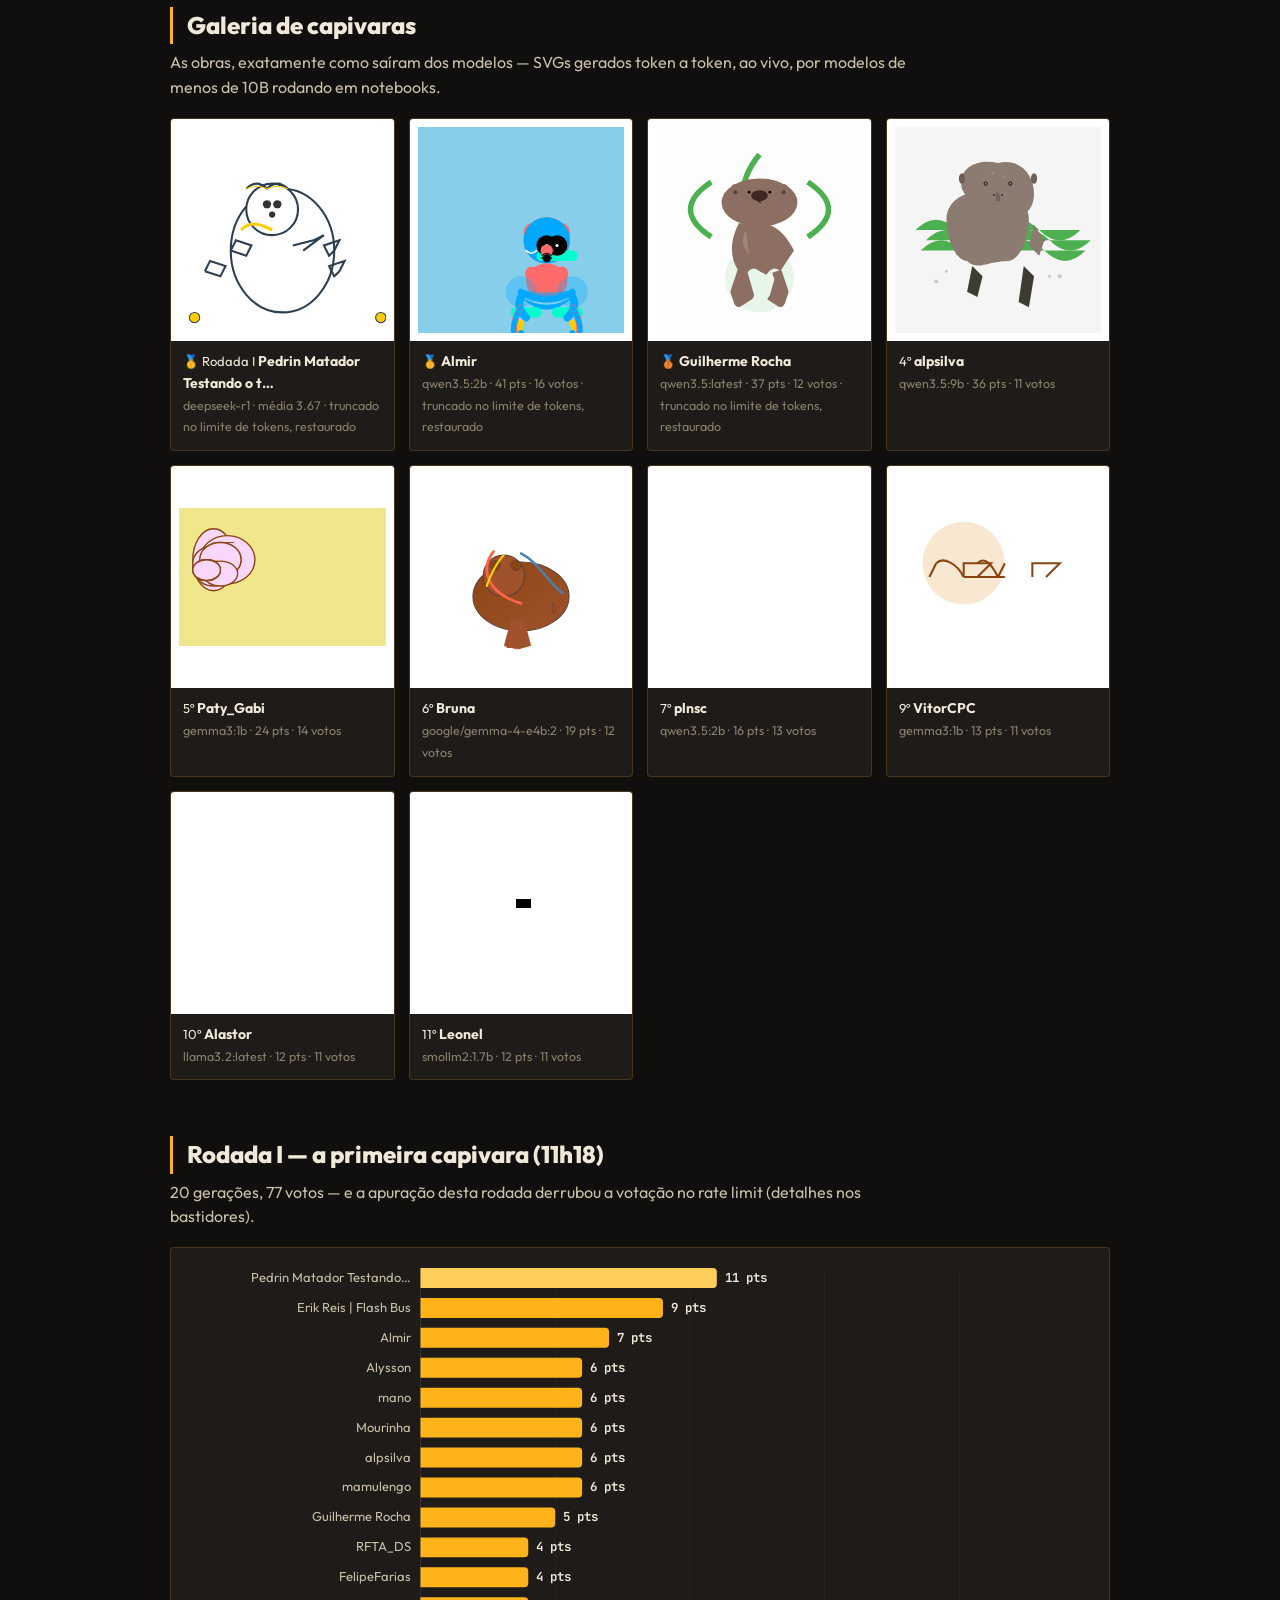
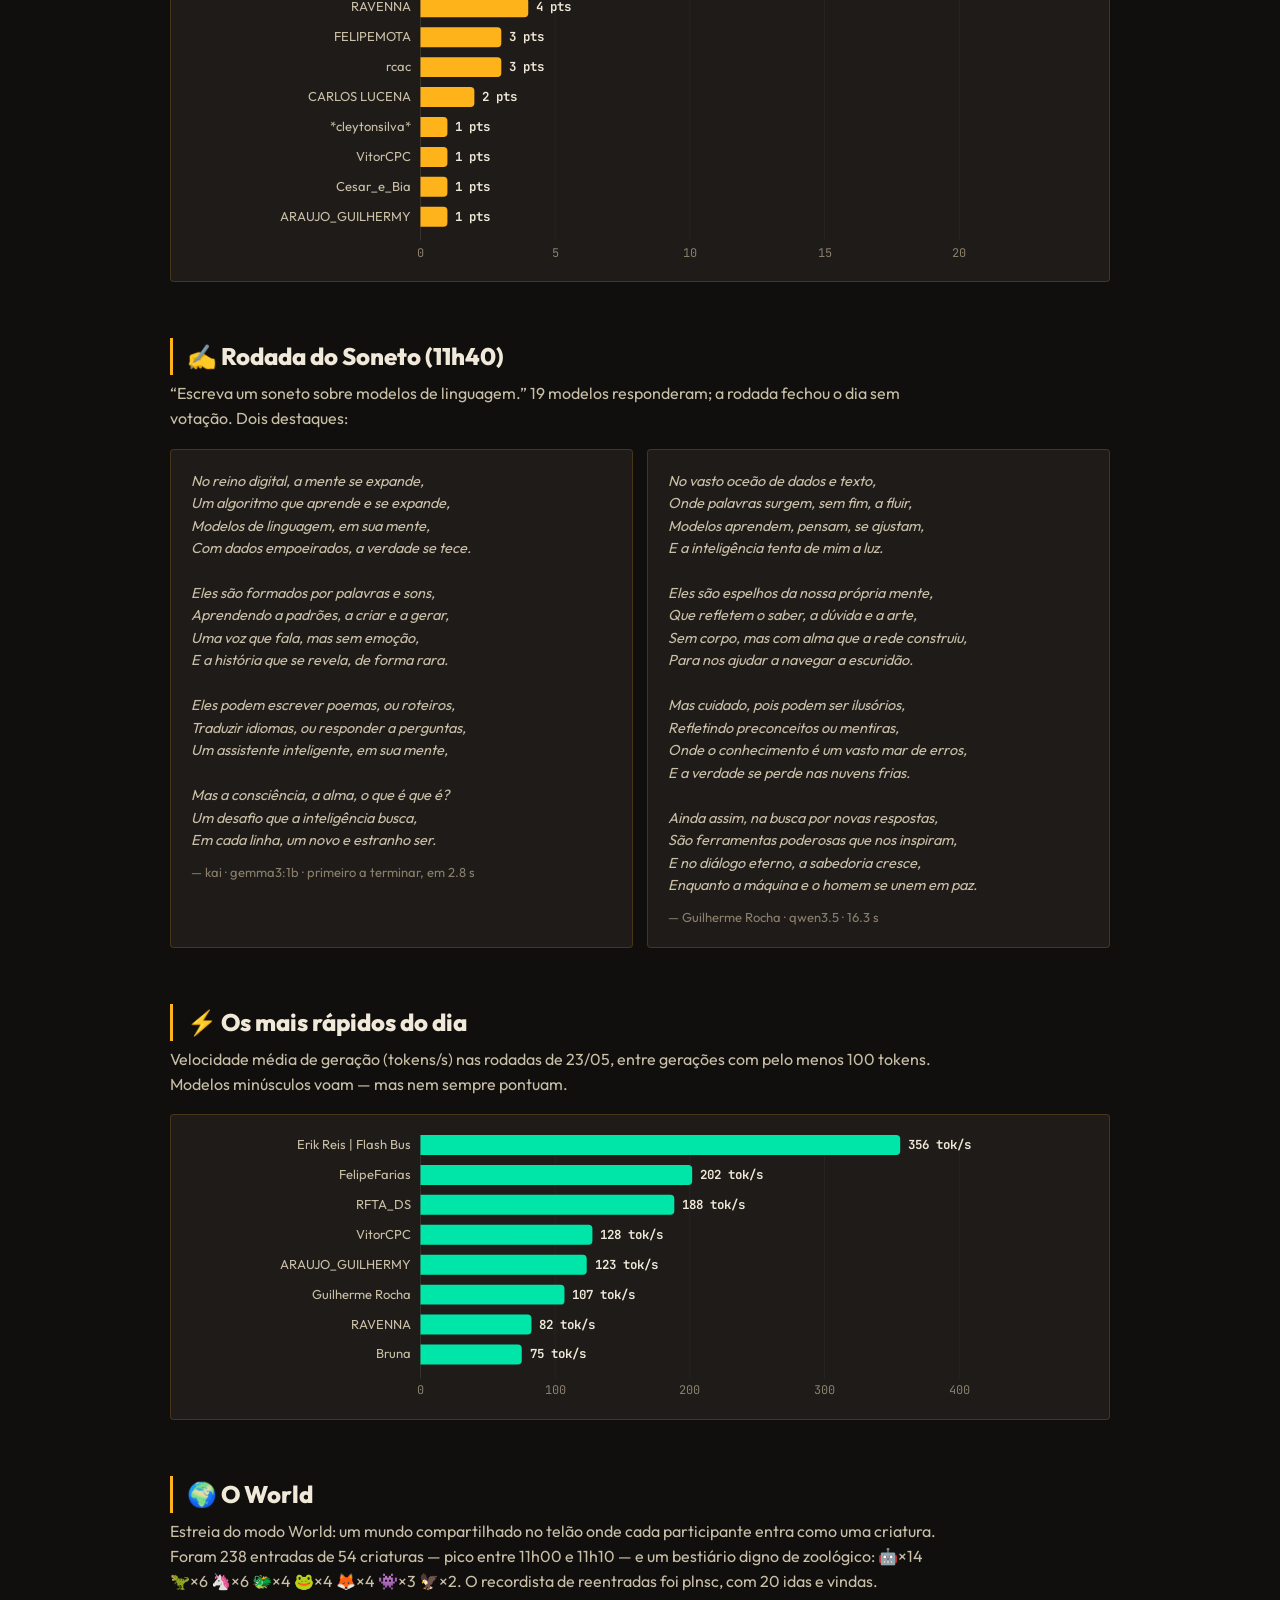
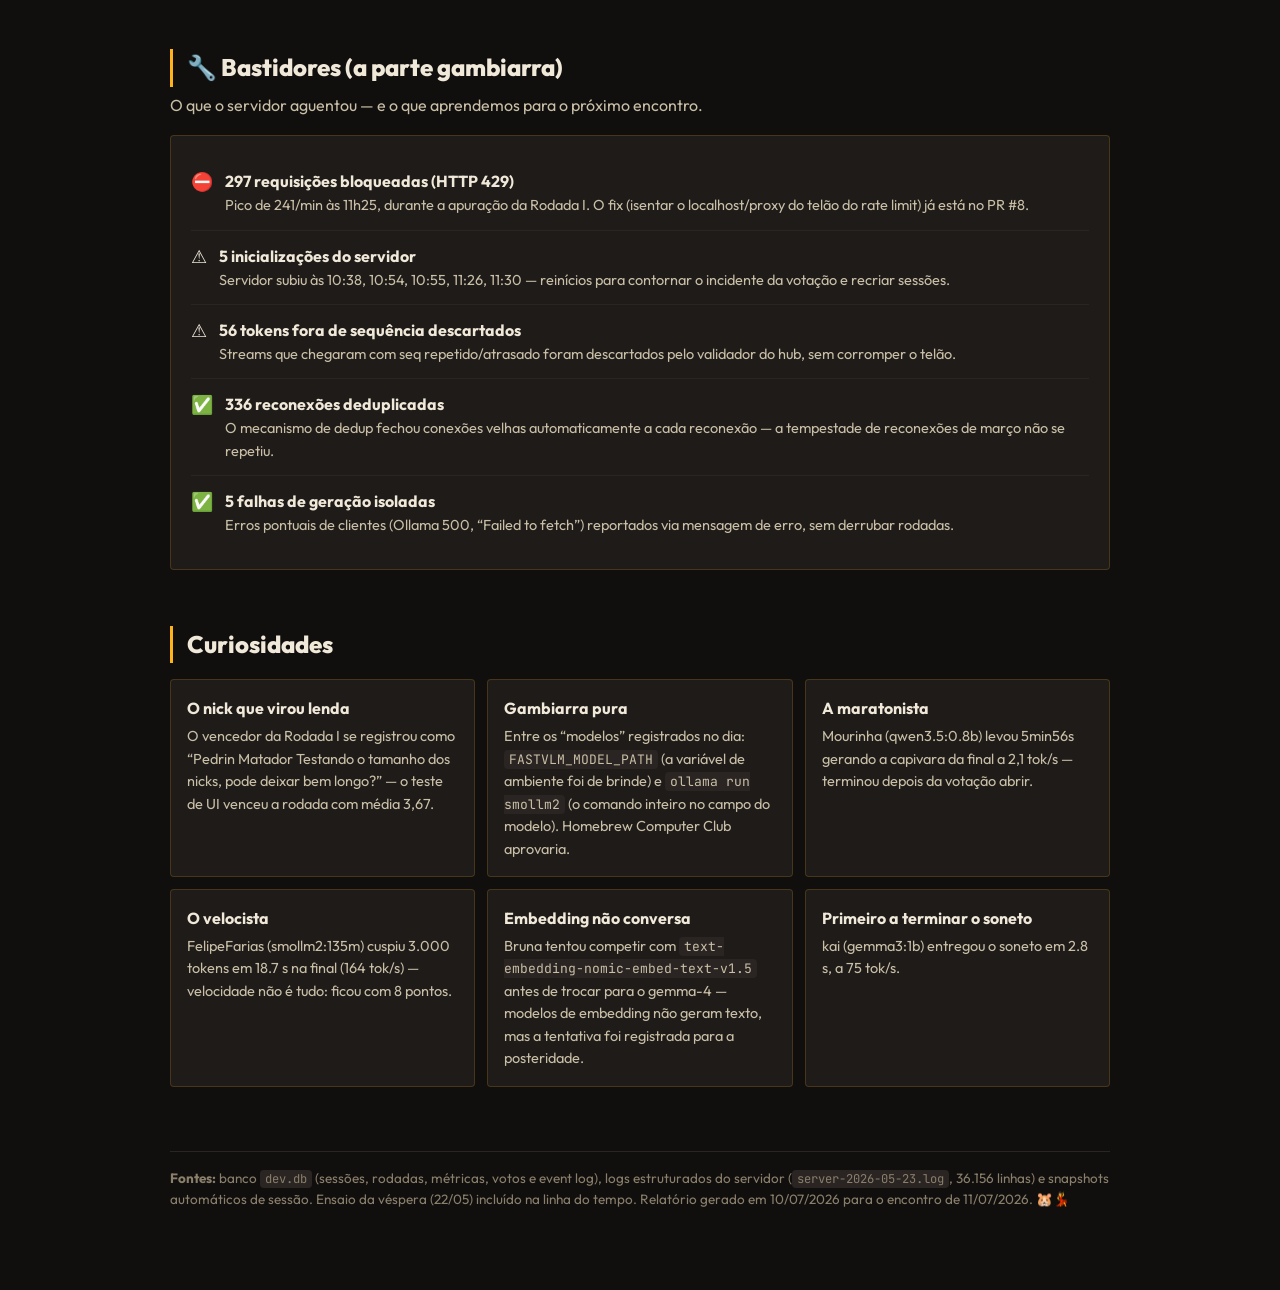
==== commit bb26262b: "Changes Co-authored-by: filipecalegario <fcac@cin.ufpe.br>" ====
--- a/public/relatorio-5-encontro.html
+++ b/public/relatorio-5-encontro.html
@@ -3,7 +3,7 @@
 <head>
 <meta charset="utf-8">
 <meta name="viewport" content="width=device-width, initial-scale=1">
-<title>Gambiarra Arena — Encontro de 23/05/2026</title>
+<title>Relatório do 5º Encontro | Gambiarra LLM Club</title>
 <style>
 :root {
   --surface-1:#fcfcfb; --page:#f9f9f7; --ink:#0b0b0b; --ink-2:#52514e; --muted:#898781;
@@ -87,8 +87,77 @@
 #themeBtn { position:fixed; top:14px; right:14px; background:var(--surface-1); color:var(--ink); border:1px solid var(--border); border-radius:20px; padding:6px 14px; font-size:13px; cursor:pointer; }
 @media print { #themeBtn { display:none; } }
 </style>
+<link rel="preconnect" href="https://fonts.googleapis.com">
+<link rel="preconnect" href="https://fonts.gstatic.com" crossorigin>
+<link href="https://fonts.googleapis.com/css2?family=JetBrains+Mono:wght@400;700&family=Outfit:wght@400;600;700;800&family=Bungee&display=swap" rel="stylesheet">
+<style>
+:root, :root[data-theme="dark"], :root[data-theme="light"] {
+  --surface-1:#1e1b19 !important;
+  --page:#110f0e !important;
+  --ink:#f0e8d8 !important;
+  --ink-2:#c9bfa7 !important;
+  --muted:#8a7f6b !important;
+  --grid:#2a2523 !important;
+  --axis:#3a332f !important;
+  --border:rgba(255,179,26,.18) !important;
+  --series-1:#ffb31a !important;
+  --series-1-strong:#ffcf5c !important;
+  --series-1-soft:rgba(255,179,26,.18) !important;
+  --series-2:#00e6a8 !important;
+  --crit:#e7472a !important;
+  --warn:#ffb31a !important;
+  --good:#00e600 !important;
+}
+@media (prefers-color-scheme: light) {
+  :root {
+    --surface-1:#1e1b19 !important;
+    --page:#110f0e !important;
+    --ink:#f0e8d8 !important;
+    --ink-2:#c9bfa7 !important;
+    --muted:#8a7f6b !important;
+    --grid:#2a2523 !important;
+    --axis:#3a332f !important;
+    --border:rgba(255,179,26,.18) !important;
+    --series-1:#ffb31a !important;
+    --series-1-strong:#ffcf5c !important;
+    --series-1-soft:rgba(255,179,26,.18) !important;
+    --series-2:#00e6a8 !important;
+  }
+}
+body {
+  font-family: 'Outfit', system-ui, sans-serif !important;
+  background:
+    repeating-linear-gradient(0deg, transparent, transparent 2px, rgba(0,0,0,.03) 2px, rgba(0,0,0,.03) 4px),
+    var(--page) !important;
+}
+.kicker { color: var(--series-1) !important; font-family: 'JetBrains Mono', monospace !important; }
+h1, h2, h3 { font-family: 'Outfit', sans-serif !important; font-weight: 800 !important; }
+h1 { color: var(--series-1) !important; letter-spacing:-.01em; text-shadow: 0 0 30px rgba(255,179,26,.25); }
+h2 { color: var(--ink) !important; border-left: 3px solid var(--series-1); padding-left: 14px; }
+.card, .tile, .cap, .curio { border-radius: 4px !important; }
+.tile-v { color: var(--series-1) !important; font-family: 'JetBrains Mono', monospace !important; }
+code, .tick, .bval, .tl-time { font-family: 'JetBrains Mono', monospace !important; }
+a { color: var(--series-1); }
+#themeBtn { display: none !important; }
+.gb-topbar {
+  position: sticky; top: 0; z-index: 100;
+  background: rgba(17,15,14,.88); backdrop-filter: blur(8px);
+  border-bottom: 1px solid var(--border);
+  padding: 10px 20px; display:flex; justify-content:space-between; align-items:center;
+  font-family: 'JetBrains Mono', monospace; font-size: 13px;
+}
+.gb-topbar a { color: var(--series-1); text-decoration: none; }
+.gb-topbar a:hover { text-decoration: underline; }
+.gb-badge { display:inline-block; padding:2px 10px; background: rgba(255,179,26,.15); border:1px solid var(--series-1); color: var(--series-1); border-radius: 2px; font-size:11px; text-transform:uppercase; letter-spacing:.08em; }
+</style>
+
 </head>
 <body>
+<div class="gb-topbar">
+  <a href="/">&larr; Gambiarra LLM Club</a>
+  <span class="gb-badge">Relatório · 5º Encontro · 23/05/2026</span>
+</div>
+
 <button id="themeBtn" onclick="tgl()">◐ tema</button>
 <div id="tip"></div>
 <div class="wrap">
